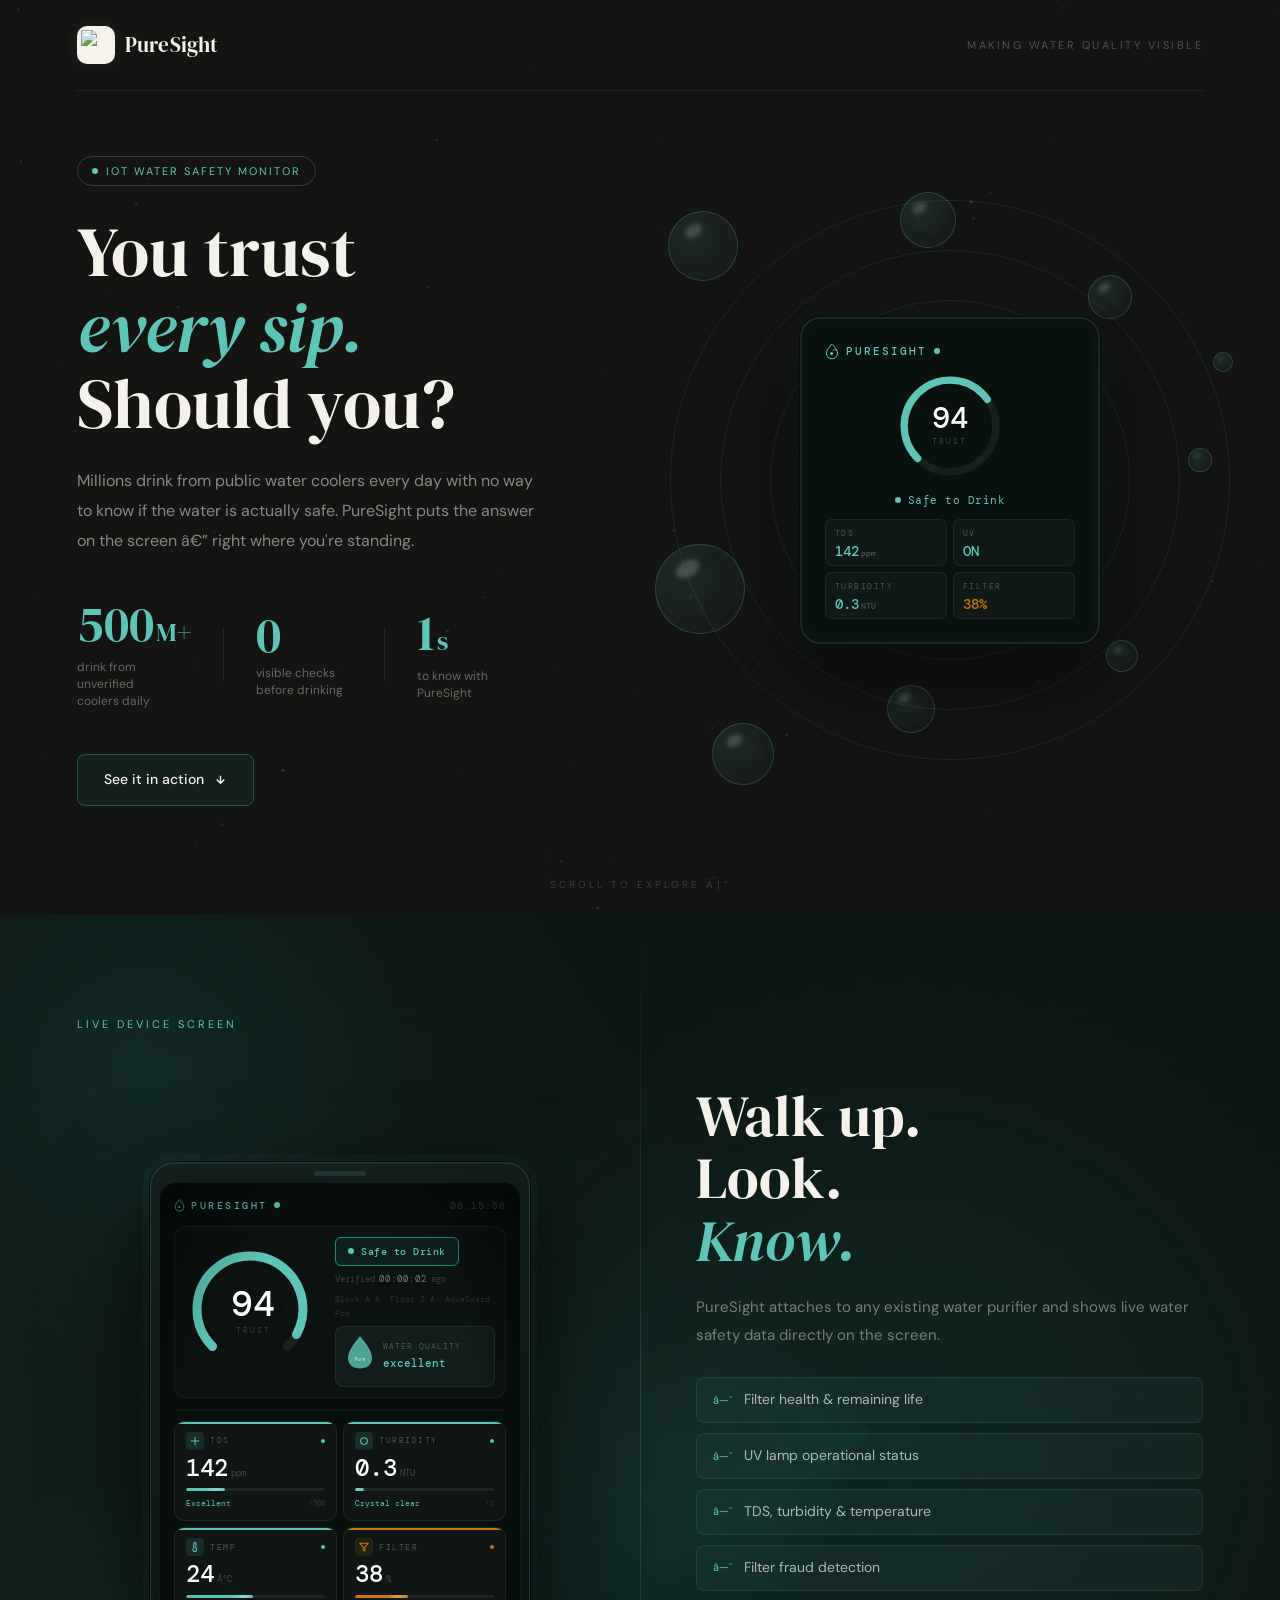
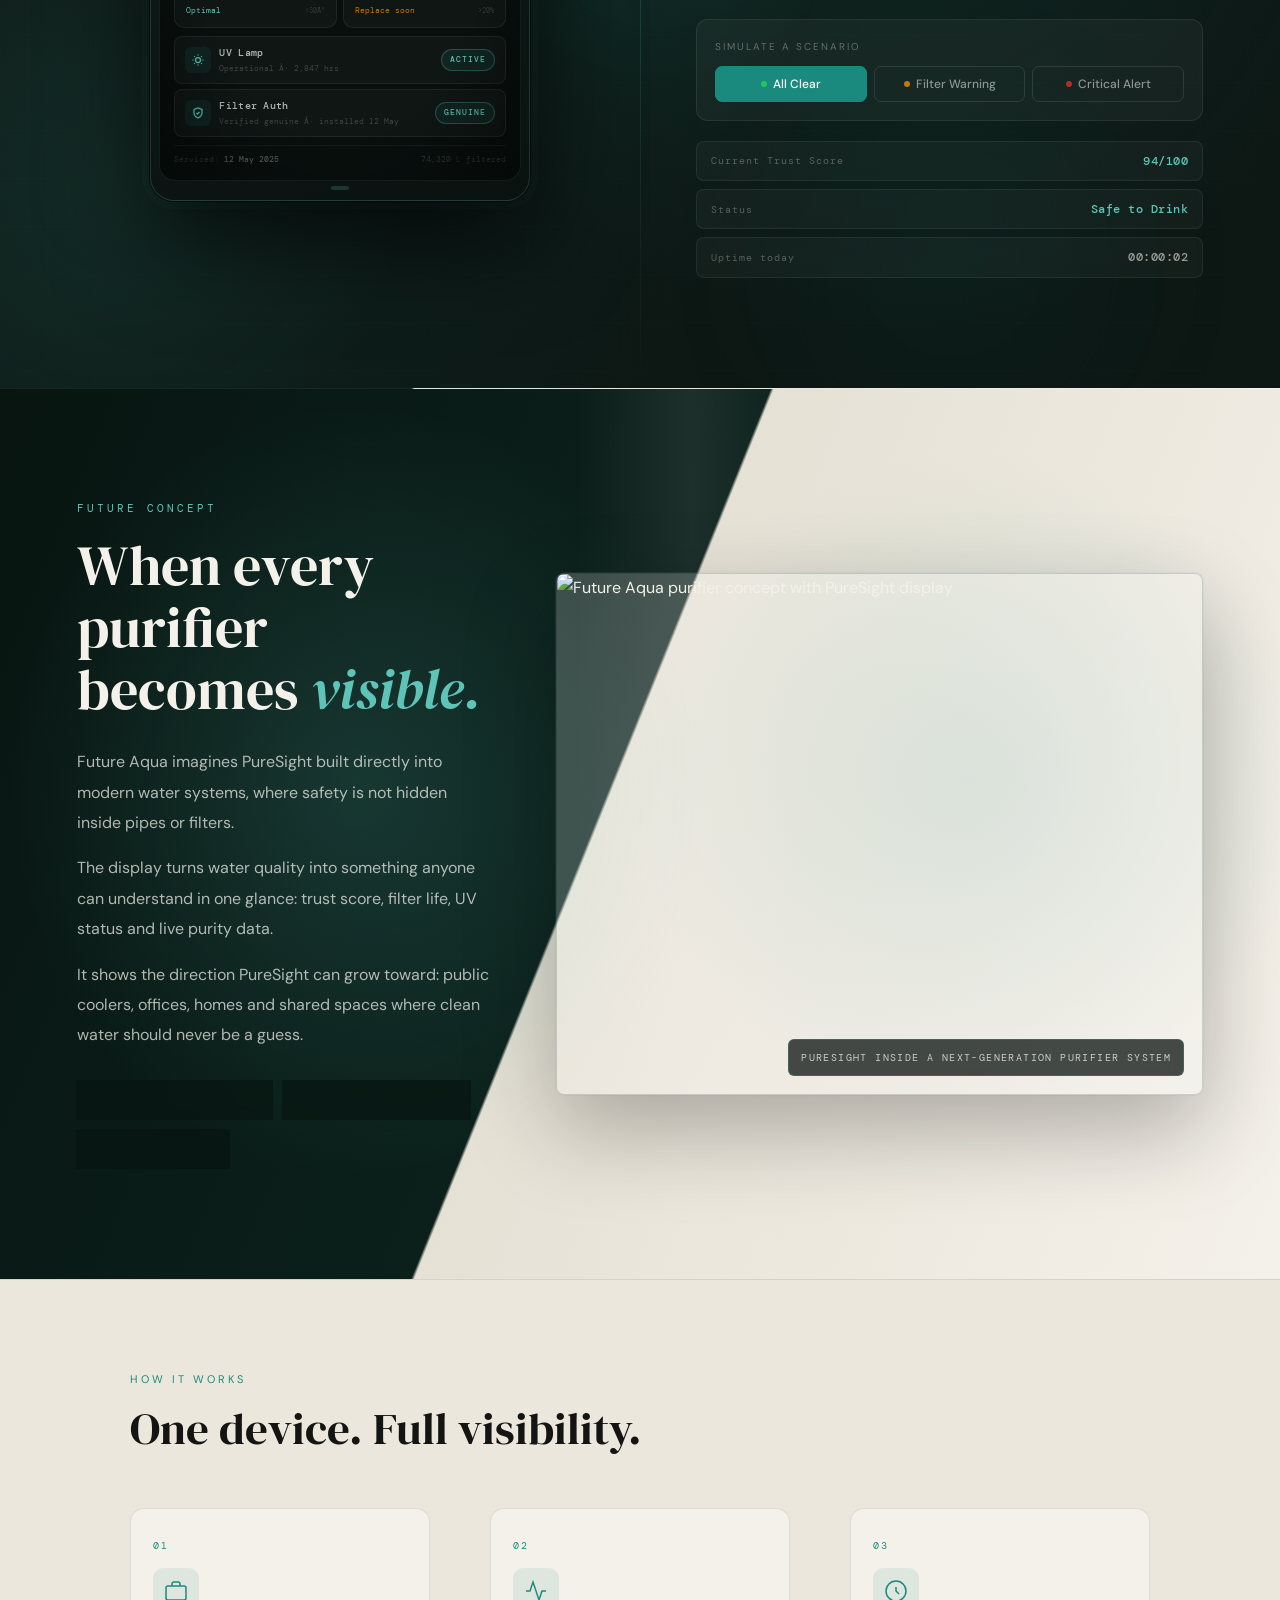
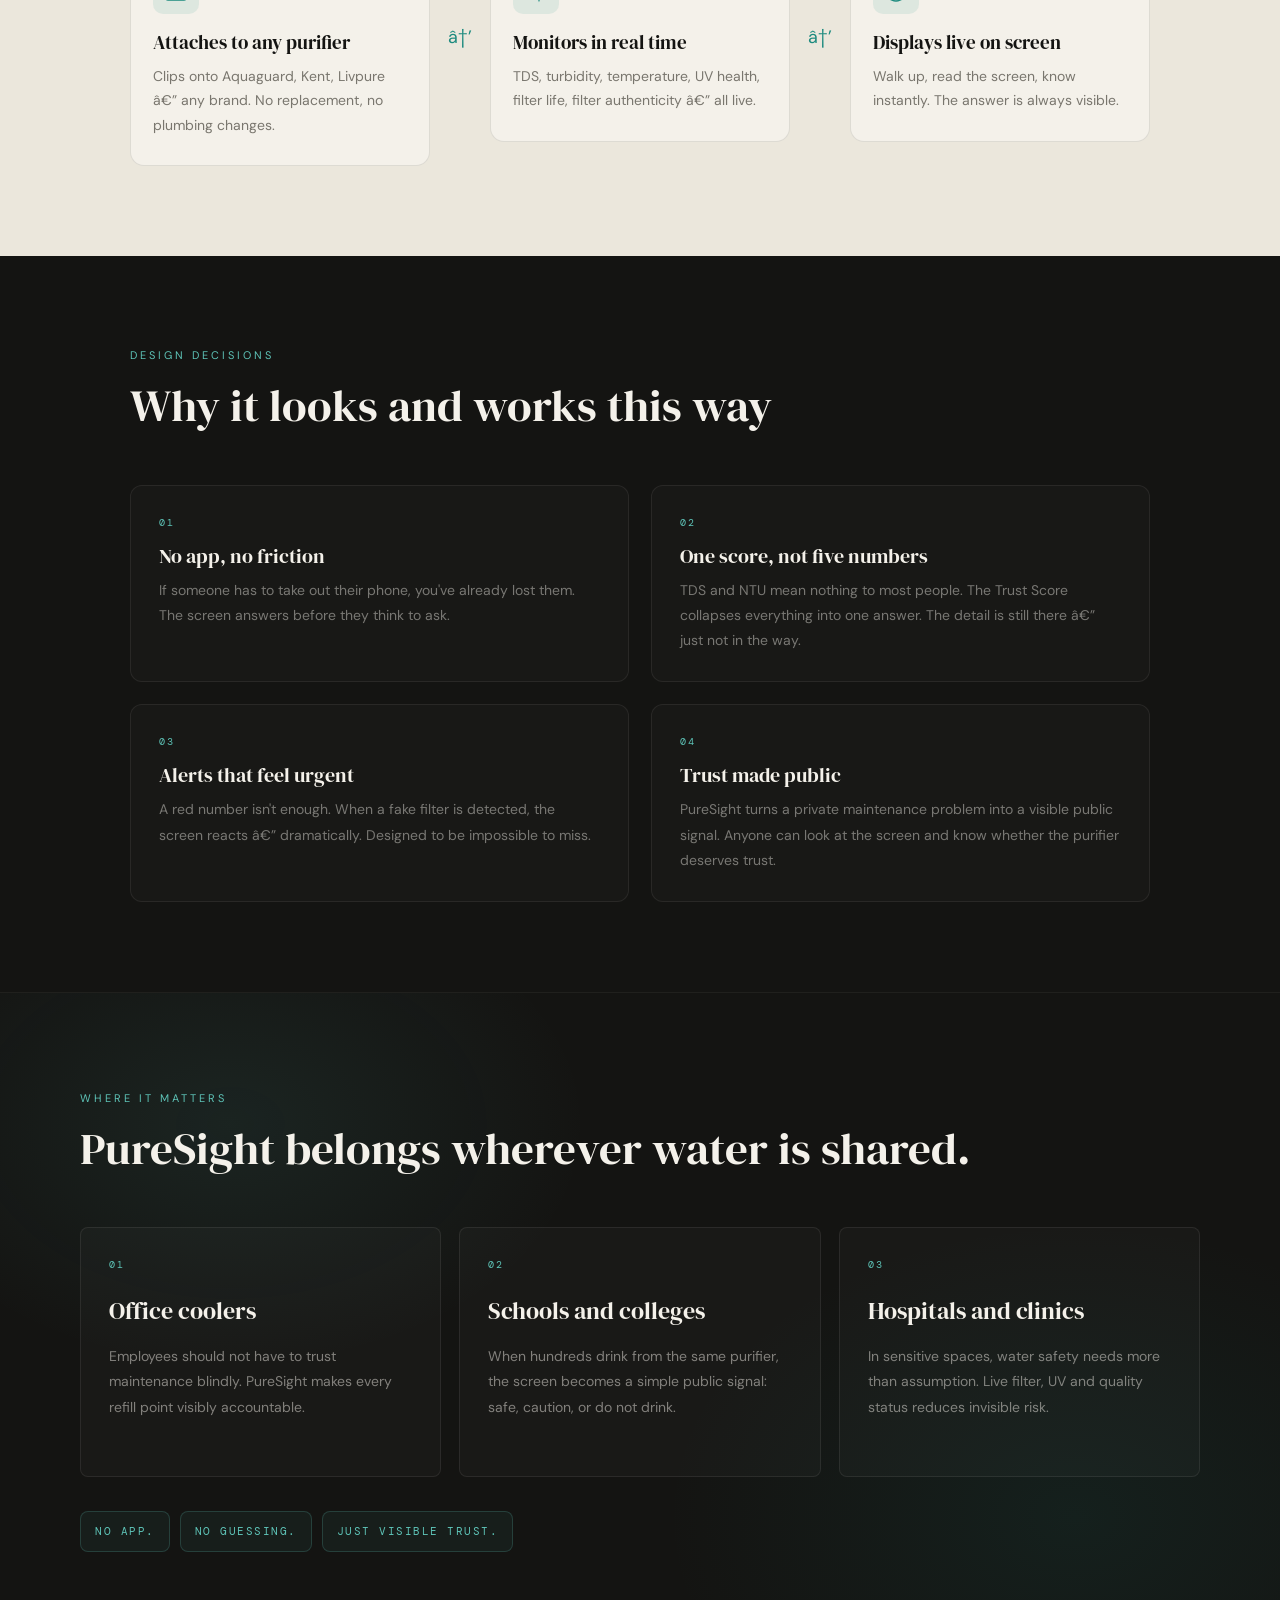
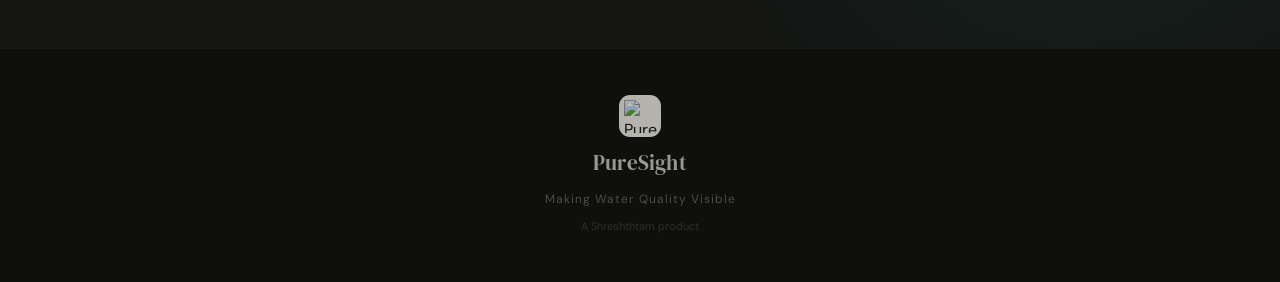
==== index.html @ 6c99eb4f "Rename puresight.html to index.html" ====
﻿<!DOCTYPE html>
<html lang="en">
<head>
  <meta charset="UTF-8"/>
  <meta name="viewport" content="width=device-width, initial-scale=1.0"/>
  <title>PureSight â€” Making Water Quality Visible</title>
  <link rel="stylesheet" href="puresight.css"/>
  <link rel="preconnect" href="https://fonts.googleapis.com"/>
  <link rel="preconnect" href="https://fonts.gstatic.com" crossorigin/>
  <link href="https://fonts.googleapis.com/css2?family=DM+Serif+Display:ital@0;1&family=DM+Sans:opsz,wght@9..40,300;9..40,400;9..40,500;9..40,600&family=DM+Mono:wght@400;500&display=swap" rel="stylesheet"/>
</head>
<body>
<div class="scroll-bar" id="scrollBar"></div>

<!-- â•â•â•â•â•â•â•â•â•â• HERO â•â•â•â•â•â•â•â•â•â• -->
<section class="hero" id="hero">
  <canvas id="heroCanvas" class="hero-canvas"></canvas>

  <nav class="nav">
    <div class="nav-logo">
      <span class="brand-mark">
    <img src="logo.jpeg" alt="PureSight logo">
  </span>
      <span class="nav-word">PureSight</span>
    </div>
    <span class="nav-tag">Making Water Quality Visible</span>
  </nav>

  <div class="hero-stage">

    <!-- headline block -->
    <div class="hero-text">
      <div class="hero-pill" id="hPill">
        <span class="pill-dot"></span>IoT Water Safety Monitor
      </div>
      <h1 class="hero-h1">
        <span class="hl" id="hl0">You trust</span>
        <span class="hl accent" id="hl1">every sip.</span>
        <span class="hl" id="hl2">Should you?</span>
      </h1>
      <p class="hero-p" id="hP">
        Millions drink from public water coolers every day with no way to know if the water is actually safe.
        PureSight puts the answer on the screen â€” right where you're standing.
      </p>

      <div class="hero-stats" id="hStats">
        <div class="hs-item">
          <div class="hs-top"><span class="hs-num" data-to="500">0</span><span class="hs-sup">M+</span></div>
          <span class="hs-desc">drink from unverified coolers daily</span>
        </div>
        <div class="hs-sep"></div>
        <div class="hs-item">
          <div class="hs-top"><span class="hs-num" data-to="0">0</span><span class="hs-sup"></span></div>
          <span class="hs-desc">visible checks before drinking</span>
        </div>
        <div class="hs-sep"></div>
        <div class="hs-item">
          <div class="hs-top"><span class="hs-num" data-to="1">0</span><span class="hs-sup">s</span></div>
          <span class="hs-desc">to know with PureSight</span>
        </div>
      </div>

      <a class="hero-cta" href="#device" id="hCta">
        See it in action
        <svg width="13" height="13" viewBox="0 0 24 24" fill="none" stroke="currentColor" stroke-width="2.5"><path d="M12 5v14M5 12l7 7 7-7"/></svg>
      </a>
    </div>

    <!-- hero visual â€” device with bubble field -->
    <div class="hero-visual" id="hVisual">

      <!-- floating bubbles around the device -->
      <div class="hv-bubbles">
        <div class="hv-bubble b1"></div>
        <div class="hv-bubble b2"></div>
        <div class="hv-bubble b3"></div>
        <div class="hv-bubble b4"></div>
        <div class="hv-bubble b5"></div>
        <div class="hv-bubble b6"></div>
        <div class="hv-bubble b7"></div>
        <div class="hv-bubble b8"></div>
        <div class="hv-bubble b9"></div>
        <div class="hv-bubble b10"></div>
      </div>

      <div class="hv-glow"></div>

      <div class="hv-device">
        <div class="hv-screen">
          <div class="hv-top">
            <svg width="14" height="17" viewBox="0 0 100 120" fill="none">
              <path d="M50 6C50 6 10 46 10 72C10 96 28 112 50 112C72 112 90 96 90 72C90 46 50 6 50 6Z" stroke="#5EC4B8" stroke-width="7" fill="none"/>
              <circle cx="47" cy="74" r="11" fill="#5EC4B8"/>
              <path d="M56 52C65 43 75 43 84 52" stroke="#5EC4B8" stroke-width="6" stroke-linecap="round" fill="none"/>
            </svg>
            <span class="hv-brand">PureSight</span>
            <span class="hv-dot"></span>
          </div>
          <div class="hv-score-wrap">
            <svg class="hv-arc" viewBox="0 0 120 120">
              <circle cx="60" cy="60" r="50" fill="none" stroke="rgba(255,255,255,0.06)" stroke-width="8"/>
              <circle cx="60" cy="60" r="50" fill="none" stroke="#5EC4B8" stroke-width="8"
                stroke-dasharray="235" stroke-dashoffset="56" stroke-linecap="round"
                transform="rotate(-225 60 60)" class="hv-arc-fill"/>
            </svg>
            <div class="hv-score-center">
              <span class="hv-num">94</span>
              <span class="hv-lbl">TRUST</span>
            </div>
          </div>
          <div class="hv-status"><span class="hv-pulse"></span>Safe to Drink</div>
          <div class="hv-mini-grid">
            <div class="hv-mini"><span class="hv-mk">TDS</span><span class="hv-mv">142<em>ppm</em></span></div>
            <div class="hv-mini"><span class="hv-mk">UV</span><span class="hv-mv good">ON</span></div>
            <div class="hv-mini"><span class="hv-mk">Turbidity</span><span class="hv-mv">0.3<em>NTU</em></span></div>
            <div class="hv-mini"><span class="hv-mk">Filter</span><span class="hv-mv warn">38%</span></div>
          </div>
        </div>
      </div>

      <div class="hv-ring hv-r1"></div>
      <div class="hv-ring hv-r2"></div>
      <div class="hv-ring hv-r3"></div>
    </div>

  </div>

  <div class="hero-scroll">scroll to explore â†“</div>
</section>

<!-- â•â•â•â•â•â•â•â•â•â• DEVICE DEMO â•â•â•â•â•â•â•â•â•â• -->
<section class="dev-sec" id="device">
  <div class="dev-bg">
    <div class="dev-blob db1"></div>
    <div class="dev-blob db2"></div>
    <div class="dev-blob db3"></div>
    <canvas class="dev-grid-canvas" id="devGridCanvas"></canvas>
  </div>

  <div class="dev-inner">
    <div class="dev-eyebrow reveal">Live Device Screen</div>
    <div class="dev-wrap">

      <!-- LEFT â€” device (moved here for visual split) -->
      <div class="dev-right reveal">
        <div class="device-glow" id="deviceGlow"></div>
        <div class="device-frame">
          <div class="device-notch"></div>
          <div class="screen" id="screen">
            <div class="scanline"></div>
            <div class="screen-vignette"></div>

            <div class="sc-topbar">
              <div class="sc-brand">
                <svg width="11" height="13" viewBox="0 0 100 120" fill="none">
                  <path d="M50 6C50 6 10 46 10 72C10 96 28 112 50 112C72 112 90 96 90 72C90 46 50 6 50 6Z" stroke="#5EC4B8" stroke-width="8" fill="none"/>
                  <circle cx="47" cy="74" r="10" fill="#5EC4B8"/>
                </svg>
                <span class="sc-name">PureSight</span>
                <span class="sc-alive" id="scAlive"></span>
              </div>
              <span class="sc-clock" id="scClock">--:--:--</span>
            </div>

            <div class="score-hero">
              <div class="gauge-outer">
                <canvas id="gaugeCanvas" width="136" height="136"></canvas>
                <div class="gauge-inner">
                  <span class="g-num" id="gNum">94</span>
                  <span class="g-sub">TRUST</span>
                </div>
              </div>

              <div class="score-info">
                <div class="trust-badge" id="trustBadge">
                  <span class="tb-dot" id="tbDot"></span>
                  <span class="tb-lbl" id="tbLbl">Safe to Drink</span>
                </div>
                <div class="score-meta-row">
                  <span class="score-meta-lbl">Verified</span>
                  <span class="trust-timer" id="trustTimer">00:00:00</span>
                  <span class="score-meta-lbl">ago</span>
                </div>
                
                <div class="score-loc">Block A Â· Floor 2 Â· AquaGuard Pro</div>

                <div class="wq-drop">
                  <div class="wq-drop-icon">
                    <svg viewBox="0 0 36 48" fill="none" width="28" height="36">
                      <path id="dropPath" d="M18 3C18 3 2 20 2 32C2 41 9 46 18 46C27 46 34 41 34 32C34 20 18 3 18 3Z"/>
                      <text x="18" y="36" text-anchor="middle" id="dropLabel" style="font-family:monospace;font-size:6px;fill:rgba(255,255,255,0.9);font-weight:500">Pure</text>
                    </svg>
                  </div>
                  <div class="wq-info">
                    <span class="wq-title">Water Quality</span>
                    <span class="wq-val" id="dropCaption">Excellent</span>
                  </div>
                </div>
              </div>
            </div>

            <div class="sc-rule"></div>

            <div class="metric-grid">
              <div class="mgc" id="mgTDS">
                <div class="mgc-top">
                  <div class="mgc-icon-wrap" id="iconTDS">
                    <svg width="10" height="10" viewBox="0 0 24 24" fill="none" stroke="currentColor" stroke-width="2.5"><path d="M12 2v20M2 12h20"/></svg>
                  </div>
                  <span class="mgc-name">TDS</span>
                  <span class="mgc-dot" id="dotTDS"></span>
                </div>
                <div class="mgc-body">
                  <span class="mgc-val" id="valTDS">142</span>
                  <span class="mgc-unit">ppm</span>
                </div>
                <div class="mgc-track"><div class="mgc-fill" id="fillTDS"></div></div>
                <div class="mgc-foot">
                  <span class="mgc-note" id="noteTDS">Excellent</span>
                  <span class="mgc-safe">&lt;300</span>
                </div>
              </div>

              <div class="mgc" id="mgTurb">
                <div class="mgc-top">
                  <div class="mgc-icon-wrap" id="iconTurb">
                    <svg width="10" height="10" viewBox="0 0 24 24" fill="none" stroke="currentColor" stroke-width="2.5"><circle cx="12" cy="12" r="8"/></svg>
                  </div>
                  <span class="mgc-name">Turbidity</span>
                  <span class="mgc-dot" id="dotTurb"></span>
                </div>
                <div class="mgc-body">
                  <span class="mgc-val" id="valTurb">0.3</span>
                  <span class="mgc-unit">NTU</span>
                </div>
                <div class="mgc-track"><div class="mgc-fill" id="fillTurb"></div></div>
                <div class="mgc-foot">
                  <span class="mgc-note" id="noteTurb">Crystal clear</span>
                  <span class="mgc-safe">&lt;1</span>
                </div>
              </div>

              <div class="mgc" id="mgTemp">
                <div class="mgc-top">
                  <div class="mgc-icon-wrap" id="iconTemp">
                    <svg width="10" height="10" viewBox="0 0 24 24" fill="none" stroke="currentColor" stroke-width="2.5"><path d="M14 14.76V3.5a2.5 2.5 0 0 0-5 0v11.26a4.5 4.5 0 1 0 5 0z"/></svg>
                  </div>
                  <span class="mgc-name">Temp</span>
                  <span class="mgc-dot" id="dotTemp"></span>
                </div>
                <div class="mgc-body">
                  <span class="mgc-val" id="valTemp">24</span>
                  <span class="mgc-unit">Â°C</span>
                </div>
                <div class="mgc-track"><div class="mgc-fill" id="fillTemp"></div></div>
                <div class="mgc-foot">
                  <span class="mgc-note" id="noteTemp">Optimal</span>
                  <span class="mgc-safe">&lt;30Â°</span>
                </div>
              </div>

              <div class="mgc" id="mgFilter">
                <div class="mgc-top">
                  <div class="mgc-icon-wrap" id="iconFilter">
                    <svg width="10" height="10" viewBox="0 0 24 24" fill="none" stroke="currentColor" stroke-width="2.5"><polygon points="22 3 2 3 10 12.46 10 19 14 21 14 12.46 22 3"/></svg>
                  </div>
                  <span class="mgc-name">Filter</span>
                  <span class="mgc-dot" id="dotFilter"></span>
                </div>
                <div class="mgc-body">
                  <span class="mgc-val" id="valFilter">38</span>
                  <span class="mgc-unit">%</span>
                </div>
                <div class="mgc-track"><div class="mgc-fill" id="fillFilter"></div></div>
                <div class="mgc-foot">
                  <span class="mgc-note" id="noteFilter">Replace soon</span>
                  <span class="mgc-safe">&gt;20%</span>
                </div>
              </div>
            </div>

            <div class="status-list">
              <div class="sl-item" id="slUV">
                <div class="sl-icon" id="slUVIcon">
                  <svg width="12" height="12" viewBox="0 0 24 24" fill="none" stroke="currentColor" stroke-width="2.5"><circle cx="12" cy="12" r="5"/><line x1="12" y1="1" x2="12" y2="3"/><line x1="12" y1="21" x2="12" y2="23"/><line x1="4.22" y1="4.22" x2="5.64" y2="5.64"/><line x1="18.36" y1="18.36" x2="19.78" y2="19.78"/><line x1="1" y1="12" x2="3" y2="12"/><line x1="21" y1="12" x2="23" y2="12"/><line x1="4.22" y1="19.78" x2="5.64" y2="18.36"/><line x1="18.36" y1="5.64" x2="19.78" y2="4.22"/></svg>
                </div>
                <div class="sl-info">
                  <span class="sl-name">UV Lamp</span>
                  <span class="sl-sub" id="uvSub">Operational Â· 2,847 hrs</span>
                </div>
                <span class="sl-pill" id="uvPill">Active</span>
              </div>

              <div class="sl-item" id="slFraud">
                <div class="sl-icon" id="slFraudIcon">
                  <svg width="12" height="12" viewBox="0 0 24 24" fill="none" stroke="currentColor" stroke-width="2.5"><path d="M12 22s8-4 8-10V5l-8-3-8 3v7c0 6 8 10 8 10z"/><polyline points="9 12 11 14 15 10"/></svg>
                </div>
                <div class="sl-info">
                  <span class="sl-name">Filter Auth</span>
                  <span class="sl-sub" id="fraudSub">Verified genuine Â· 12 May</span>
                </div>
                <span class="sl-pill" id="fraudPill">Genuine</span>
              </div>
            </div>

            <div class="sc-bottom">
              <span class="sc-bl">Serviced: <strong>12 May 2025</strong></span>
              <span class="sc-br" id="scLiters">74,320 L filtered</span>
            </div>

            <div class="fraud-flash" id="fraudFlash"></div>
          </div>
          <div class="device-chin"><div class="chin-bar"></div></div>
        </div>
      </div>

      <!-- RIGHT â€” controls -->
      <div class="dev-left">
        <h2 class="dev-h2 reveal">
          Walk up.<br>Look.<br><em>Know.</em>
        </h2>

        <p class="dev-p reveal">
          PureSight attaches to any existing water purifier and shows live water safety data directly on the screen.
        </p>

        <div class="feat-pills reveal">
          <div class="fp"><span class="fp-ico">â—ˆ</span>Filter health &amp; remaining life</div>
          <div class="fp"><span class="fp-ico">â—ˆ</span>UV lamp operational status</div>
          <div class="fp"><span class="fp-ico">â—ˆ</span>TDS, turbidity &amp; temperature</div>
          <div class="fp"><span class="fp-ico">â—ˆ</span>Filter fraud detection</div>
        </div>

        <div class="ctrl reveal">
          <p class="ctrl-lbl">Simulate a scenario</p>
          <div class="sc-btns">
            <button class="sc active" data-s="safe"><span class="sc-dot sd-safe"></span>All Clear</button>
            <button class="sc" data-s="warn"><span class="sc-dot sd-warn"></span>Filter Warning</button>
            <button class="sc" data-s="crit"><span class="sc-dot sd-crit"></span>Critical Alert</button>
          </div>
        </div>

        <div class="live-strips reveal" id="liveStrips">
          <div class="ls-strip">
            <span class="ls-label">Current Trust Score</span>
            <span class="ls-value teal" id="stripScore">94/100</span>
          </div>
          <div class="ls-strip">
            <span class="ls-label">Status</span>
            <span class="ls-value teal" id="stripStatus">Safe to Drink</span>
          </div>
          <div class="ls-strip">
            <span class="ls-label">Uptime today</span>
            <span class="ls-value" id="stripTime">00:00:00</span>
          </div>
        </div>
      </div>

    </div>
  </div>
</section>


<!-- â•â•â•â•â•â•â•â•â•â• FUTURE AQUA CONCEPT â•â•â•â•â•â•â•â•â•â• -->
<section class="future-concept-sec" id="future">
  <div class="future-concept-inner">
    <div class="concept-copy reveal">
      <p class="concept-eyebrow">Future concept</p>
      <h2 class="concept-h2">
        When every purifier becomes <em>visible.</em>
      </h2>
      <p class="concept-p">
        Future Aqua imagines PureSight built directly into modern water systems, where safety is not hidden inside pipes or filters.
      </p>
      <p class="concept-p">
        The display turns water quality into something anyone can understand in one glance: trust score, filter life, UV status and live purity data.
      </p>
      <p class="concept-p">
        It shows the direction PureSight can grow toward: public coolers, offices, homes and shared spaces where clean water should never be a guess.
      </p>

      <div class="concept-points">
        <span>Real-time safety screen</span>
        <span>Filter fraud awareness</span>
        <span>No app dependency</span>
      </div>
    </div>

    <div class="concept-visual reveal">
      <img src="future_aqua.png" alt="Future Aqua purifier concept with PureSight display" class="concept-img"/>
      <div class="concept-caption">
        <span>PureSight inside a next-generation purifier system</span>
      </div>
    </div>
  </div>
</section>

<!-- â•â•â•â•â•â•â•â•â•â• HOW IT WORKS â•â•â•â•â•â•â•â•â•â• -->
<section class="how-sec" id="how">
  <div class="how-inner">
    <p class="eyebrow reveal">How it works</p>
    <h2 class="sec-h2 reveal">One device. Full visibility.</h2>
    <div class="steps">
      <div class="step reveal">
        <span class="step-n">01</span>
        <div class="step-ico">
          <svg width="24" height="24" viewBox="0 0 24 24" fill="none" stroke="currentColor" stroke-width="1.5"><rect x="2" y="7" width="20" height="14" rx="2"/><path d="M16 7V5a2 2 0 0 0-2-2h-4a2 2 0 0 0-2 2v2"/></svg>
        </div>
        <h3>Attaches to any purifier</h3>
        <p>Clips onto Aquaguard, Kent, Livpure â€” any brand. No replacement, no plumbing changes.</p>
      </div>
      <div class="step-arr reveal">â†’</div>
      <div class="step reveal">
        <span class="step-n">02</span>
        <div class="step-ico">
          <svg width="24" height="24" viewBox="0 0 24 24" fill="none" stroke="currentColor" stroke-width="1.5"><path d="M22 12h-4l-3 9L9 3l-3 9H2"/></svg>
        </div>
        <h3>Monitors in real time</h3>
        <p>TDS, turbidity, temperature, UV health, filter life, filter authenticity â€” all live.</p>
      </div>
      <div class="step-arr reveal">â†’</div>
      <div class="step reveal">
        <span class="step-n">03</span>
        <div class="step-ico">
          <svg width="24" height="24" viewBox="0 0 24 24" fill="none" stroke="currentColor" stroke-width="1.5"><circle cx="12" cy="12" r="10"/><path d="M12 8v4l3 3"/></svg>
        </div>
        <h3>Displays live on screen</h3>
        <p>Walk up, read the screen, know instantly. The answer is always visible.</p>
      </div>
    </div>
  </div>
</section>

<!-- â•â•â•â•â•â•â•â•â•â• THINKING â•â•â•â•â•â•â•â•â•â• -->
<section class="think-sec" id="thinking">
  <div class="think-inner">
    <p class="eyebrow light reveal">Design decisions</p>
    <h2 class="sec-h2 light reveal">Why it looks and works this way</h2>
    <div class="think-grid">
      <div class="tc reveal"><span class="tc-n">01</span><h3>No app, no friction</h3><p>If someone has to take out their phone, you've already lost them. The screen answers before they think to ask.</p></div>
      <div class="tc reveal"><span class="tc-n">02</span><h3>One score, not five numbers</h3><p>TDS and NTU mean nothing to most people. The Trust Score collapses everything into one answer. The detail is still there â€” just not in the way.</p></div>
      <div class="tc reveal"><span class="tc-n">03</span><h3>Alerts that feel urgent</h3><p>A red number isn't enough. When a fake filter is detected, the screen reacts â€” dramatically. Designed to be impossible to miss.</p></div>
      <div class="tc reveal"><span class="tc-n">04</span><h3>Trust made public</h3><p>PureSight turns a private maintenance problem into a visible public signal. Anyone can look at the screen and know whether the purifier deserves trust.</p></div>
    </div>
  </div>
</section>

<!-- â•â•â•â•â•â•â•â•â•â• USE CASES â•â•â•â•â•â•â•â•â•â• -->
<section class="places-sec" id="places">
  <div class="places-inner">
    <p class="eyebrow light reveal">Where it matters</p>
    <h2 class="sec-h2 light reveal">PureSight belongs wherever water is shared.</h2>

    <div class="places-grid">
      <div class="place-card reveal">
        <span class="place-n">01</span>
        <h3>Office coolers</h3>
        <p>Employees should not have to trust maintenance blindly. PureSight makes every refill point visibly accountable.</p>
      </div>

      <div class="place-card reveal">
        <span class="place-n">02</span>
        <h3>Schools and colleges</h3>
        <p>When hundreds drink from the same purifier, the screen becomes a simple public signal: safe, caution, or do not drink.</p>
      </div>

      <div class="place-card reveal">
        <span class="place-n">03</span>
        <h3>Hospitals and clinics</h3>
        <p>In sensitive spaces, water safety needs more than assumption. Live filter, UV and quality status reduces invisible risk.</p>
      </div>
    </div>

    <div class="places-line reveal">
      <span>No app.</span>
      <span>No guessing.</span>
      <span>Just visible trust.</span>
    </div>
  </div>
</section>

<footer class="footer">
  <span class="footer-mark">
    <img src="logo.jpeg" alt="PureSight logo">
  </span>
  <span class="footer-brand">PureSight</span>
  <p class="footer-tag">Making Water Quality Visible</p>
  <p class="footer-co">A Shreshthtam product</p>
</footer>

<script src="puresight.js"></script>
</body>
</html>
---- puresight.css ----
﻿/* ============================================
   PureSight Â· puresight.css
   Theme: Off-white / Deep Charcoal / Teal
   ============================================ */

:root {
  --bg:       #F4F1EA;
  --bg2:      #EBE7DC;
  --bg3:      #E1DDD1;
  --ink:      #141412;
  --ink2:     #252522;
  --ink3:     #3A3A36;
  --teal:     #1B8A7E;
  --teal2:    #26A496;
  --teal3:    #5EC4B8;
  --tf:       rgba(27,138,126,0.1);
  --tf2:      rgba(27,138,126,0.06);
  --warn:     #C5780C;
  --warnf:    rgba(197,120,12,0.12);
  --danger:   #B02D24;
  --dangerf:  rgba(176,45,36,0.12);
  --muted:    #79766E;
  --edge:     rgba(20,20,18,0.1);
  --serif:    'DM Serif Display', Georgia, serif;
  --sans:     'DM Sans', sans-serif;
  --mono:     'DM Mono', monospace;
}

*, *::before, *::after { box-sizing: border-box; margin: 0; padding: 0; }
html { scroll-behavior: smooth; font-size: 16px; }




body {
  font-family: var(--sans);
  background: var(--bg);
  color: var(--ink);
  overflow-x: hidden;
  line-height: 1.7;
}
::-webkit-scrollbar { width: 4px; }
::-webkit-scrollbar-track { background: transparent; }
::-webkit-scrollbar-thumb { background: var(--teal); border-radius: 2px; }

/* â”€â”€ cursor â”€â”€ */

.scroll-bar {
  position: fixed; top: 0; left: 0;
  height: 2px; background: var(--teal);
  z-index: 9997; width: 0;
  transition: width .1s linear;
}

.reveal {
  opacity: 0;
  transform: translateY(30px);
  transition: opacity .7s ease, transform .7s ease;
}
.reveal.visible { opacity: 1; transform: none; }
.reveal.d1 { transition-delay: .1s; }
.reveal.d2 { transition-delay: .2s; }
.reveal.d3 { transition-delay: .3s; }
.reveal.d4 { transition-delay: .4s; }

/* â•â•â•â•â•â•â•â•â•â•â•â•â•â•â•â•â•â•â•â•â•â•â•â•
   HERO
â•â•â•â•â•â•â•â•â•â•â•â•â•â•â•â•â•â•â•â•â•â•â•â• */
.hero {
  min-height: 100vh;
  background: var(--ink);
  color: var(--bg);
  display: flex;
  flex-direction: column;
  padding: 0 6vw;
  position: relative;
  overflow: hidden;
}

.hero-canvas {
  position: absolute;
  inset: 0; width: 100%; height: 100%;
  pointer-events: none;
  opacity: 0.55;
}

.nav {
  display: flex;
  align-items: center;
  justify-content: space-between;
  padding: 26px 0;
  border-bottom: 1px solid rgba(244,241,234,0.07);
  position: relative; z-index: 2;
}
.nav-logo { display: flex; align-items: center; gap: 10px; }

.brand-mark {
  width: 38px;
  height: 38px;
  border-radius: 10px;
  background: #F5F2EC;
  display: inline-flex;
  align-items: center;
  justify-content: center;
  overflow: hidden;
  border: 1px solid rgba(244,241,234,0.18);
  box-shadow: 0 0 18px rgba(94,196,184,0.12);
  flex-shrink: 0;
}

.brand-mark img {
  width: 30px;
  height: 30px;
  object-fit: contain;
  display: block;
}

.nav-word {
  font-family: var(--serif);
  font-size: 21px;
  color: var(--bg);
  letter-spacing: 0.2px;
}
.nav-tag {
  font-size: 11px;
  letter-spacing: 2.5px;
  text-transform: uppercase;
  color: rgba(244,241,234,0.28);
}

.hero-stage {
  flex: 1;
  display: grid;
  grid-template-columns: 55% 45%;
  align-items: center;
  gap: 0;
  padding: 64px 0 52px;
  position: relative; z-index: 2;
}

.hero-text { padding-right: 48px; }

.hero-pill {
  display: inline-flex;
  align-items: center; gap: 8px;
  font-size: 11px; letter-spacing: 2px;
  text-transform: uppercase;
  color: var(--teal3);
  border: 1px solid rgba(94,196,184,0.28);
  padding: 5px 14px;
  border-radius: 20px;
  margin-bottom: 28px;
  width: fit-content;
  animation: pillShimmer 3s ease-in-out infinite;
}
@keyframes pillShimmer {
  0%,100% { box-shadow: 0 0 0 rgba(94,196,184,0); }
  50%      { box-shadow: 0 0 18px rgba(94,196,184,0.18); }
}
.pill-dot {
  width: 6px; height: 6px;
  border-radius: 50%;
  background: var(--teal3);
  animation: blink 2s ease-in-out infinite;
}
@keyframes blink { 0%,100%{opacity:1} 50%{opacity:0.2} }

.hero-h1 {
  font-family: var(--serif);
  font-size: clamp(44px, 5.5vw, 76px);
  font-weight: 400;
  line-height: 1.08;
  margin-bottom: 24px;
}
.hl { display: block; opacity: 0; transform: translateY(22px); }
.hl.accent { font-style: italic; color: var(--teal3); }
.hl.show { opacity: 1; transform: none; transition: opacity .65s ease, transform .65s ease; }

.hero-p {
  font-size: 16px;
  color: rgba(244,241,234,0.52);
  line-height: 1.85;
  max-width: 460px;
  margin-bottom: 44px;
  opacity: 0; transform: translateY(10px);
  transition: opacity .65s .7s, transform .65s .7s;
}
.hero-p.show { opacity: 1; transform: none; }

.hero-stats {
  display: flex; align-items: center; gap: 32px;
  margin-bottom: 44px;
  opacity: 0; transform: translateY(10px);
  transition: opacity .65s .9s, transform .65s .9s;
}
.hero-stats.show { opacity: 1; transform: none; }
.hs-item { display: flex; flex-direction: column; gap: 5px; }
.hs-top { display: flex; align-items: baseline; gap: 2px; }
.hs-num { font-family: var(--serif); font-size: 50px; line-height: 1; color: var(--teal3); }
.hs-sup { font-family: var(--serif); font-size: 26px; color: var(--teal3); }
.hs-desc { font-size: 12px; color: rgba(244,241,234,0.38); line-height: 1.4; max-width: 96px; }
.hs-sep { width: 1px; height: 52px; background: rgba(244,241,234,0.1); }

.hero-cta {
  display: inline-flex; align-items: center; gap: 10px;
  text-decoration: none; color: var(--bg);
  font-size: 14px; font-weight: 500;
  padding: 13px 26px;
  border: 1px solid rgba(27,138,126,0.5);
  border-radius: 8px; background: var(--tf);
  width: fit-content;
  opacity: 0; animation: fadeUp .7s 1.1s forwards;
  transition: background .2s, border-color .2s, transform .15s;
}
.hero-cta:hover { background: rgba(27,138,126,0.2); border-color: var(--teal); transform: translateY(-2px); }
.hero-cta svg { transition: transform .2s; }
.hero-cta:hover svg { transform: translateY(3px); }
@keyframes fadeUp { from{opacity:0;transform:translateY(10px)} to{opacity:1;transform:none} }

/* â”€â”€â”€ hero visual with bubble field â”€â”€â”€ */
.hero-visual {
  position: relative;
  display: flex; align-items: center; justify-content: center;
  opacity: 0; animation: fadeIn 1s .4s forwards;
  min-height: 520px;
}
@keyframes fadeIn { from{opacity:0} to{opacity:1} }

/* bubble field container */
.hv-bubbles {
  position: absolute;
  inset: -60px;
  pointer-events: none;
  overflow: visible;
}

/* individual bubbles */
.hv-bubble {
  position: absolute;
  border-radius: 50%;
  border: 1px solid rgba(94,196,184,0.25);
  background: radial-gradient(circle at 35% 35%, rgba(94,196,184,0.12), rgba(94,196,184,0.02));
  backdrop-filter: blur(1px);
  animation: bubbleFloat var(--dur, 6s) ease-in-out infinite;
  animation-delay: var(--delay, 0s);
}

.hv-bubble::after {
  content: '';
  position: absolute;
  top: 18%; left: 22%;
  width: 28%; height: 18%;
  background: rgba(255,255,255,0.18);
  border-radius: 50%;
  filter: blur(2px);
  transform: rotate(-30deg);
}

@keyframes bubbleFloat {
  0%,100% { transform: translate(0,0) scale(1); opacity: var(--opa, 0.6); }
  33%      { transform: translate(var(--mx,8px), var(--my,-12px)) scale(1.04); opacity: calc(var(--opa, 0.6) * 1.3); }
  66%      { transform: translate(calc(var(--mx,8px) * -0.5), var(--my2,6px)) scale(0.97); opacity: calc(var(--opa, 0.6) * 0.8); }
}

/* b1â€“b8 positions & sizes */
.hv-bubble.b1  { width:70px;  height:70px;  top:8%;   left:5%;  --dur:7.2s; --delay:0s;    --mx:10px;  --my:-14px; --my2:8px;  --opa:0.55; }
.hv-bubble.b2  { width:44px;  height:44px;  top:18%;  left:72%; --dur:5.8s; --delay:.8s;   --mx:-8px;  --my:-10px; --my2:5px;  --opa:0.45; }
.hv-bubble.b3  { width:90px;  height:90px;  top:60%;  left:3%;  --dur:9s;   --delay:1.4s;  --mx:12px;  --my:10px;  --my2:-8px; --opa:0.35; }
.hv-bubble.b4  { width:32px;  height:32px;  top:75%;  left:75%; --dur:4.9s; --delay:.3s;   --mx:-6px;  --my:-8px;  --my2:4px;  --opa:0.5;  }
.hv-bubble.b5  { width:56px;  height:56px;  top:5%;   left:42%; --dur:8.1s; --delay:2s;    --mx:7px;   --my:-16px; --my2:9px;  --opa:0.4;  }
.hv-bubble.b6  { width:24px;  height:24px;  top:45%;  left:88%; --dur:6.3s; --delay:.6s;   --mx:-5px;  --my:7px;   --my2:-5px; --opa:0.6;  }
.hv-bubble.b7  { width:48px;  height:48px;  top:82%;  left:40%; --dur:7.7s; --delay:1.1s;  --mx:9px;   --my:-9px;  --my2:6px;  --opa:0.38; }
.hv-bubble.b8  { width:20px;  height:20px;  top:30%;  left:92%; --dur:5.2s; --delay:2.4s;  --mx:-4px;  --my:5px;   --my2:-3px; --opa:0.55; }
.hv-bubble.b9  { width:62px;  height:62px;  top:88%;  left:12%; --dur:10s;  --delay:.2s;   --mx:6px;   --my:10px;  --my2:-6px; --opa:0.28; }
.hv-bubble.b10 { width:28px;  height:28px;  top:55%;  left:62%; --dur:6.6s; --delay:3s;    --mx:-7px;  --my:-8px;  --my2:4px;  --opa:0.45; }

/* teal glow orb behind device */
.hv-glow {
  position: absolute;
  width: 340px; height: 340px;
  border-radius: 50%;
  background: radial-gradient(circle, rgba(27,138,126,0.22) 0%, rgba(94,196,184,0.06) 50%, transparent 70%);
  animation: orbBreath 4s ease-in-out infinite;
  z-index: 0;
}
@keyframes orbBreath {
  0%,100% { transform: scale(1); opacity: 0.7; }
  50%      { transform: scale(1.08); opacity: 1; }
}

.hv-ring {
  position: absolute;
  border-radius: 50%;
  border: 1px solid rgba(94,196,184,0.12);
  animation: ringBreath 3.5s ease-in-out infinite;
}
.hv-r1 { width: 360px; height: 360px; animation-delay: 0s; }
.hv-r2 { width: 460px; height: 460px; animation-delay: .7s; }
.hv-r3 { width: 560px; height: 560px; animation-delay: 1.4s; }
@keyframes ringBreath {
  0%,100% { opacity: .12; transform: scale(.97); }
  50%      { opacity: .28; transform: scale(1.02); }
}

.hv-device {
  position: relative; z-index: 2;
  background: #0C1410;
  border: 2px solid #1A2E28;
  border-radius: 20px;
  padding: 7px;
  box-shadow: 0 0 0 1px #080d0b, 0 32px 80px rgba(0,0,0,0.5), 0 0 60px rgba(27,138,126,0.1);
  width: 300px;
  transition: transform .3s ease;
}
.hv-device:hover { transform: translateY(-4px) scale(1.01); }
.hv-screen {
  background: #0A1210;
  border-radius: 13px;
  padding: 16px;
  display: flex; flex-direction: column; gap: 10px;
}
.hv-top {
  display: flex; align-items: center; gap: 7px;
}
.hv-brand {
  font-family: var(--mono);
  font-size: 11px; font-weight: 500;
  color: var(--teal3);
  letter-spacing: 2px; text-transform: uppercase;
}
.hv-dot {
  width: 6px; height: 6px;
  border-radius: 50%; background: var(--teal3);
  animation: blink 2s ease-in-out infinite;
}
.hv-score-wrap {
  position: relative;
  width: 110px; height: 110px;
  margin: 0 auto;
}
.hv-arc {
  width: 110px; height: 110px;
  position: absolute; top: 0; left: 0;
}
.hv-arc-fill {
  stroke-dasharray: 220;
  stroke-dashoffset: 55;
  animation: arcPulse 3s ease-in-out infinite;
}
@keyframes arcPulse {
  0%,100% { stroke-dashoffset: 55; }
  50%      { stroke-dashoffset: 48; }
}
.hv-score-center {
  position: absolute; inset: 0;
  display: flex; flex-direction: column;
  align-items: center; justify-content: center;
}
.hv-num {
  font-family: var(--mono);
  font-size: 30px; font-weight: 500;
  color: #fff; line-height: 1;
}
.hv-lbl {
  font-family: var(--mono);
  font-size: 8px; color: rgba(255,255,255,0.22);
  letter-spacing: 2px; margin-top: 2px;
}
.hv-status {
  display: flex; align-items: center; gap: 7px; justify-content: center;
  font-family: var(--mono); font-size: 11px;
  color: var(--teal3); letter-spacing: 0.5px;
}
.hv-pulse {
  width: 6px; height: 6px;
  border-radius: 50%; background: var(--teal3);
  animation: blink 1.8s ease-in-out infinite;
}
.hv-mini-grid {
  display: grid; grid-template-columns: 1fr 1fr;
  gap: 6px;
}
.hv-mini {
  background: rgba(255,255,255,0.03);
  border: 1px solid rgba(255,255,255,0.06);
  border-radius: 7px;
  padding: 7px 9px;
  display: flex; flex-direction: column; gap: 3px;
}
.hv-mk {
  font-family: var(--mono);
  font-size: 8px; letter-spacing: 1.5px;
  text-transform: uppercase; color: rgba(255,255,255,0.25);
}
.hv-mv {
  font-family: var(--mono);
  font-size: 14px; font-weight: 500;
  color: var(--teal3); line-height: 1;
}
.hv-mv em { font-style: normal; font-size: 8px; color: rgba(255,255,255,0.25); margin-left: 2px; }
.hv-mv.warn { color: var(--warn); }

.hero-scroll {
  padding: 18px 0 22px;
  font-size: 10px; letter-spacing: 3px;
  text-transform: uppercase;
  color: rgba(244,241,234,0.18);
  text-align: center;
  animation: bob 2.5s ease-in-out infinite;
  position: relative; z-index: 2;
}
@keyframes bob {
  0%,100% { transform: translateY(0); }
  50%      { transform: translateY(6px); opacity: 0.35; }
}

/* â•â•â•â•â•â•â•â•â•â•â•â•â•â•â•â•â•â•â•â•â•â•â•â•
   DEVICE SECTION â€” split with gradient
â•â•â•â•â•â•â•â•â•â•â•â•â•â•â•â•â•â•â•â•â•â•â•â• */
.dev-sec {
  position: relative;
  background: #0D1714;
  padding: 100px 0 110px;
  overflow: hidden;
}

/* conic/radial gradient atmospheric layer */
.dev-sec::before {
  content: '';
  position: absolute;
  inset: 0;
  background:
    radial-gradient(ellipse 60% 70% at 70% 50%, rgba(27,138,126,0.13) 0%, transparent 65%),
    radial-gradient(ellipse 40% 50% at 10% 80%, rgba(94,196,184,0.07) 0%, transparent 55%),
    conic-gradient(from 200deg at 68% 48%,
      rgba(27,138,126,0.0) 0deg,
      rgba(27,138,126,0.08) 40deg,
      rgba(94,196,184,0.04) 80deg,
      rgba(27,138,126,0.0) 130deg
    );
  pointer-events: none;
  z-index: 0;
}

/* side gradient divider between left (controls) and right (device) */
.dev-sec::after {
  content: '';
  position: absolute;
  top: 0; bottom: 0;
  left: 50%;
  width: 1px;
  background: linear-gradient(to bottom,
    transparent,
    rgba(94,196,184,0.12) 25%,
    rgba(94,196,184,0.22) 50%,
    rgba(94,196,184,0.12) 75%,
    transparent
  );
  pointer-events: none;
  z-index: 1;
}

.dev-bg {
  position: absolute; inset: 0; pointer-events: none; z-index: 0;
}
.dev-blob {
  position: absolute; border-radius: 50%;
  filter: blur(80px); opacity: 0.18;
}
.db1 {
  width: 500px; height: 500px;
  background: radial-gradient(circle, #1B8A7E, transparent 70%);
  top: -100px; left: -100px;
  animation: blobDrift1 12s ease-in-out infinite;
}
.db2 {
  width: 400px; height: 400px;
  background: radial-gradient(circle, #0A4F48, transparent 70%);
  bottom: -80px; right: 10%;
  animation: blobDrift2 16s ease-in-out infinite;
}
.db3 {
  width: 300px; height: 300px;
  background: radial-gradient(circle, #5EC4B8, transparent 70%);
  top: 40%; left: 40%;
  animation: blobDrift3 10s ease-in-out infinite;
  opacity: 0.08;
}
@keyframes blobDrift1 {
  0%,100% { transform: translate(0,0) scale(1); }
  33%      { transform: translate(60px,40px) scale(1.1); }
  66%      { transform: translate(-30px,70px) scale(0.95); }
}
@keyframes blobDrift2 {
  0%,100% { transform: translate(0,0) scale(1); }
  50%      { transform: translate(-50px,-60px) scale(1.15); }
}
@keyframes blobDrift3 {
  0%,100% { transform: translate(0,0); }
  50%      { transform: translate(40px,-40px); }
}
.dev-grid-canvas {
  position: absolute; inset: 0; width: 100%; height: 100%; opacity: 0.2;
}

.dev-inner { position: relative; z-index: 2; padding: 0 6vw; }

.dev-eyebrow {
  font-size: 11px; letter-spacing: 3px;
  text-transform: uppercase; color: var(--teal3);
  margin-bottom: 52px; opacity: 0.7;
}

.dev-wrap {
  display: grid;
  grid-template-columns: 1fr 1fr;
  gap: 72px; align-items: center;
  max-width: 1200px; margin: 0 auto;
}

/* RIGHT side â€” controls panel */
.dev-left {
  /* now right side visually, but keeps class name for JS compat */
  padding: 0 0 0 20px;
}

.dev-h2 {
  font-family: var(--serif);
  font-size: clamp(40px, 4.5vw, 62px);
  font-weight: 400; line-height: 1.08;
  color: var(--bg); margin-bottom: 22px;
}
.dev-h2 em { font-style: italic; color: var(--teal3); }

.dev-p { font-size: 15px; color: rgba(244,241,234,0.45); line-height: 1.85; margin-bottom: 12px; }

.feat-pills {
  display: flex; flex-direction: column; gap: 10px;
  margin: 28px 0;
}
.fp {
  display: flex; align-items: center; gap: 12px;
  font-size: 14px; color: rgba(244,241,234,0.7);
  padding: 10px 16px;
  background: rgba(94,196,184,0.05);
  border: 1px solid rgba(94,196,184,0.12);
  border-radius: 8px;
  transition: background .2s, border-color .2s, transform .2s;
}
.fp:hover {
  background: rgba(94,196,184,0.1);
  border-color: rgba(94,196,184,0.3);
  transform: translateX(4px);
}
.fp-ico { color: var(--teal3); font-size: 11px; flex-shrink: 0; }

.ctrl {
  padding: 18px;
  background: rgba(255,255,255,0.04);
  border-radius: 12px;
  border: 1px solid rgba(255,255,255,0.08);
  margin-bottom: 20px;
}
.ctrl-lbl {
  font-size: 10px; letter-spacing: 2px;
  text-transform: uppercase; color: rgba(244,241,234,0.35);
  margin-bottom: 11px;
}
.sc-btns { display: flex; gap: 7px; }
.sc {
  flex: 1;
  display: flex; align-items: center; justify-content: center; gap: 6px;
  padding: 9px 6px;
  font-family: var(--sans); font-size: 12px; font-weight: 500;
  border-radius: 7px;
  border: 1px solid rgba(255,255,255,0.1);
  background: transparent; color: rgba(244,241,234,0.55);
  cursor: pointer; transition: all .2s;
}
.sc:hover { border-color: var(--teal3); color: var(--teal3); }
.sc.active { background: var(--teal); border-color: var(--teal); color: #fff; }
.sc-dot { width: 6px; height: 6px; border-radius: 50%; flex-shrink: 0; }
.sd-safe  { background: #22c55e; }
.sd-warn  { background: var(--warn); }
.sd-crit  { background: var(--danger); }

.live-strips {
  display: flex; flex-direction: column; gap: 8px;
}
.ls-strip {
  display: flex; align-items: center; justify-content: space-between;
  padding: 9px 14px;
  background: rgba(255,255,255,0.03);
  border: 1px solid rgba(255,255,255,0.07);
  border-radius: 8px;
}
.ls-label {
  font-family: var(--mono); font-size: 10px;
  letter-spacing: 1px; color: rgba(244,241,234,0.3);
}
.ls-value {
  font-family: var(--mono); font-size: 12px; font-weight: 500;
  color: rgba(244,241,234,0.6); letter-spacing: 0.5px;
}
.ls-value.teal { color: var(--teal3); }

/* â”€â”€ device frame â”€â”€ */
.dev-right { display: flex; justify-content: center; position: relative; }

.device-glow {
  position: absolute;
  width: 320px; height: 320px;
  border-radius: 50%;
  background: radial-gradient(circle, rgba(27,138,126,0.35), transparent 70%);
  top: 50%; left: 50%;
  transform: translate(-50%, -50%);
  pointer-events: none;
  animation: glowPulse 4s ease-in-out infinite;
  z-index: 0;
}
.device-glow.warn-glow { background: radial-gradient(circle, rgba(197,120,12,0.3), transparent 70%); }
.device-glow.crit-glow { background: radial-gradient(circle, rgba(176,45,36,0.35), transparent 70%); }
@keyframes glowPulse {
  0%,100% { opacity: 0.7; transform: translate(-50%,-50%) scale(1); }
  50%      { opacity: 1;   transform: translate(-50%,-50%) scale(1.1); }
}

.device-frame {
  position: relative; z-index: 1;
  background: linear-gradient(160deg, #131f1c 0%, #0a1210 100%);
  border-radius: 24px; padding: 8px;
  border: 1.5px solid rgba(94,196,184,0.2);
  box-shadow:
    0 0 0 1px rgba(0,0,0,0.6),
    0 40px 100px rgba(0,0,0,0.7),
    0 0 0 8px rgba(94,196,184,0.03),
    inset 0 1px 0 rgba(94,196,184,0.1);
  width: 100%; max-width: 380px;
  transition: box-shadow .5s;
}
.device-frame:hover {
  box-shadow:
    0 0 0 1px rgba(0,0,0,0.6),
    0 50px 120px rgba(0,0,0,0.8),
    0 0 0 8px rgba(94,196,184,0.05),
    inset 0 1px 0 rgba(94,196,184,0.15);
}
.device-notch {
  width: 52px; height: 5px;
  background: rgba(94,196,184,0.15);
  border-radius: 3px; margin: 0 auto 6px;
}

.screen {
  background: #080f0d;
  border-radius: 16px;
  padding: 14px;
  position: relative; overflow: hidden;
  border: 1px solid rgba(94,196,184,0.08);
}
.screen.safe { animation: breatheSafe 4s ease-in-out infinite; }
.screen.warn { animation: breatheWarn 2.2s ease-in-out infinite; }
.screen.crit { animation: breatheCrit 1.1s ease-in-out infinite; }
@keyframes breatheSafe {
  0%,100% { box-shadow: inset 0 0 0 rgba(27,138,126,0); }
  50%      { box-shadow: inset 0 0 60px rgba(27,138,126,0.12); }
}
@keyframes breatheWarn {
  0%,100% { box-shadow: inset 0 0 0 rgba(197,120,12,0); }
  50%      { box-shadow: inset 0 0 60px rgba(197,120,12,0.14); }
}
@keyframes breatheCrit {
  0%,100% { box-shadow: inset 0 0 0 rgba(176,45,36,0); }
  50%      { box-shadow: inset 0 0 60px rgba(176,45,36,0.2); }
}

.screen-vignette {
  position: absolute; inset: 0; pointer-events: none; z-index: 5;
  border-radius: 16px;
  background: radial-gradient(ellipse at center, transparent 60%, rgba(0,0,0,0.4) 100%);
}

.scanline {
  position: absolute; top: -38%; left: 0; right: 0; height: 38%;
  pointer-events: none; z-index: 6;
  background: linear-gradient(to bottom, transparent, rgba(255,255,255,0.012), transparent);
  animation: scan 7s linear infinite;
}
@keyframes scan { 0%{top:-38%} 100%{top:108%} }

.sc-topbar {
  display: flex; align-items: center; justify-content: space-between;
  margin-bottom: 12px; position: relative; z-index: 2;
}
.sc-brand { display: flex; align-items: center; gap: 6px; }
.sc-name {
  font-family: var(--mono); font-size: 10px; font-weight: 500;
  color: var(--teal3); letter-spacing: 2.5px; text-transform: uppercase;
}
.sc-alive {
  width: 6px; height: 6px; border-radius: 50%; background: var(--teal3);
  animation: blink 2s ease-in-out infinite;
}
.sc-clock {
  font-family: var(--mono); font-size: 10px;
  color: rgba(255,255,255,0.2); letter-spacing: 1px;
}

.score-hero {
  display: flex; align-items: center; gap: 14px;
  margin-bottom: 12px; position: relative; z-index: 2;
  background: rgba(255,255,255,0.02);
  border: 1px solid rgba(255,255,255,0.06);
  border-radius: 12px; padding: 10px;
}
.gauge-outer {
  position: relative; width: 136px; height: 136px; flex-shrink: 0;
}
.gauge-outer canvas { position: absolute; top: 0; left: 0; }
.gauge-inner {
  position: absolute; inset: 0;
  display: flex; flex-direction: column; align-items: center; justify-content: center;
}
.g-num {
  font-family: var(--mono); font-size: 36px; font-weight: 500;
  color: #fff; line-height: 1; transition: color .4s;
}
.g-sub {
  font-family: var(--mono); font-size: 8px;
  color: rgba(255,255,255,0.2); letter-spacing: 2px; margin-top: 2px;
}

.score-info { flex: 1; display: flex; flex-direction: column; gap: 6px; }

.trust-badge {
  display: inline-flex; align-items: center; gap: 7px;
  padding: 5px 12px; border-radius: 6px;
  border: 1px solid var(--teal);
  background: rgba(27,138,126,0.12);
  width: fit-content;
  transition: all .4s;
}
.tb-dot {
  width: 6px; height: 6px; border-radius: 50%; background: var(--teal3);
  flex-shrink: 0; animation: blink 1.8s ease-in-out infinite; transition: background .4s;
}
.tb-lbl {
  font-family: var(--mono); font-size: 10px; font-weight: 500;
  color: var(--teal3); letter-spacing: .5px; transition: color .4s;
}

.score-meta-row {
  display: flex; align-items: center; gap: 4px;
  font-family: var(--mono); font-size: 9px; color: rgba(255,255,255,0.2);
}
.trust-timer { color: rgba(255,255,255,0.45); letter-spacing: 1px; }
.score-loc { font-family: var(--mono); font-size: 8px; color: rgba(255,255,255,0.14); }

.wq-drop {
  display: flex; align-items: center; gap: 9px;
  padding: 7px 10px;
  background: rgba(94,196,184,0.06);
  border: 1px solid rgba(94,196,184,0.12);
  border-radius: 8px;
  transition: all .4s;
}
#dropPath { fill: var(--teal3); opacity: .8; transition: fill .9s ease; }
.wq-info { display: flex; flex-direction: column; gap: 1px; }
.wq-title { font-family: var(--mono); font-size: 8px; letter-spacing: 1px; color: rgba(255,255,255,0.25); text-transform: uppercase; }
.wq-val { font-family: var(--mono); font-size: 11px; font-weight: 500; color: var(--teal3); transition: color .4s; }

.sc-rule { height: 1px; background: rgba(255,255,255,.05); margin-bottom: 10px; position: relative; z-index: 2; }

.metric-grid {
  display: grid; grid-template-columns: 1fr 1fr;
  gap: 6px; margin-bottom: 8px; position: relative; z-index: 2;
}
.mgc {
  background: rgba(255,255,255,0.03);
  border: 1px solid rgba(255,255,255,0.07);
  border-radius: 10px; padding: 10px 11px;
  position: relative; overflow: hidden;
  transition: border-color .4s, background .4s, transform .2s;
  cursor: default;
}
.mgc:hover { transform: scale(1.02); border-color: rgba(255,255,255,0.14); }
.mgc::after {
  content: '';
  position: absolute; top: 0; left: 0; right: 0;
  height: 2px; border-radius: 10px 10px 0 0;
  background: var(--teal3);
  transition: background .4s;
}
.mgc.is-warn::after { background: var(--warn); }
.mgc.is-crit::after { background: var(--danger); }

.mgc-top {
  display: flex; align-items: center; gap: 6px; margin-bottom: 6px;
}
.mgc-icon-wrap {
  width: 18px; height: 18px; border-radius: 4px;
  background: rgba(94,196,184,0.12);
  display: flex; align-items: center; justify-content: center;
  color: var(--teal3); flex-shrink: 0;
  transition: background .4s, color .4s;
}
.mgc-name {
  font-family: var(--mono); font-size: 8px;
  letter-spacing: 1.5px; text-transform: uppercase;
  color: rgba(255,255,255,0.28); flex: 1;
}
.mgc-dot {
  width: 4px; height: 4px; border-radius: 50%;
  background: var(--teal3); transition: background .4s;
  animation: blink 2.5s ease-in-out infinite;
}
.mgc-body {
  display: flex; align-items: baseline; gap: 3px; margin-bottom: 7px;
}
.mgc-val {
  font-family: var(--mono); font-size: 24px; font-weight: 500;
  color: #fff; line-height: 1; transition: color .4s;
}
.mgc-unit { font-family: var(--mono); font-size: 9px; color: rgba(255,255,255,0.22); }
.mgc-track {
  height: 3px; background: rgba(255,255,255,0.07);
  border-radius: 3px; overflow: hidden; margin-bottom: 6px;
}
.mgc-fill {
  height: 100%; border-radius: 3px; background: var(--teal3);
  transition: width .7s ease, background .4s;
  position: relative;
}
.mgc-fill::after {
  content: '';
  position: absolute; top: 0; right: 0; bottom: 0; width: 20px;
  background: linear-gradient(to right, transparent, rgba(255,255,255,0.3), transparent);
  animation: shimmer 2s ease-in-out infinite;
}
@keyframes shimmer {
  0%   { opacity: 0; transform: translateX(-20px); }
  50%  { opacity: 1; }
  100% { opacity: 0; transform: translateX(20px); }
}
.mgc-foot {
  display: flex; align-items: center; justify-content: space-between;
}
.mgc-note { font-family: var(--mono); font-size: 8px; color: var(--teal3); transition: color .4s; }
.mgc-safe { font-family: var(--mono); font-size: 7px; color: rgba(255,255,255,0.15); }

.status-list {
  display: flex; flex-direction: column; gap: 5px;
  margin-bottom: 8px; position: relative; z-index: 2;
}
.sl-item {
  display: flex; align-items: center; gap: 8px;
  background: rgba(255,255,255,0.03);
  border: 1px solid rgba(255,255,255,0.07);
  border-radius: 8px; padding: 7px 10px;
  transition: all .4s;
}
.sl-icon {
  width: 26px; height: 26px; border-radius: 6px;
  background: rgba(27,138,126,0.12);
  display: flex; align-items: center; justify-content: center;
  color: var(--teal3); flex-shrink: 0; transition: all .4s;
}
.sl-info { flex: 1; display: flex; flex-direction: column; gap: 1px; }
.sl-name {
  font-family: var(--mono); font-size: 10px; font-weight: 500;
  color: rgba(255,255,255,0.7); letter-spacing: .3px;
}
.sl-sub {
  font-family: var(--mono); font-size: 8px;
  color: rgba(255,255,255,0.2); transition: color .4s;
}
.sl-pill {
  font-family: var(--mono); font-size: 8px; font-weight: 500;
  letter-spacing: 1px; text-transform: uppercase;
  padding: 3px 8px; border-radius: 20px;
  background: rgba(27,138,126,0.12); color: var(--teal3);
  border: 1px solid rgba(94,196,184,0.3);
  white-space: nowrap; transition: all .4s;
}

.sc-bottom {
  display: flex; justify-content: space-between; align-items: center;
  padding-top: 7px;
  border-top: 1px solid rgba(255,255,255,0.05);
  position: relative; z-index: 2;
}
.sc-bl, .sc-br {
  font-family: var(--mono); font-size: 8px; color: rgba(255,255,255,0.16);
}
.sc-bl strong { color: rgba(255,255,255,0.32); font-weight: 500; }

.device-chin { display: flex; justify-content: center; padding: 5px 0 2px; }
.chin-bar { width: 18px; height: 4px; background: rgba(94,196,184,0.2); border-radius: 2px; }

.fraud-flash {
  position: absolute; inset: 0; border-radius: 16px;
  pointer-events: none; background: rgba(176,45,36,0); z-index: 20;
}
.fraud-flash.go { animation: doFlash 1s ease-out forwards; }
@keyframes doFlash {
  0%   { background: rgba(176,45,36,0.65); }
  35%  { background: rgba(176,45,36,0.25); }
  100% { background: rgba(176,45,36,0); }
}

@media (max-width: 900px) {
  .dev-sec { padding: 72px 0 80px; }
  .dev-sec::after { display: none; }
  .dev-wrap { grid-template-columns: 1fr; gap: 52px; }
  .dev-right { order: -1; }
}

/* â•â•â•â•â•â•â•â•â•â•â•â•â•â•â•â•â•â•â•â•â•â•â•â•
   FUTURE AQUA CONCEPT
â•â•â•â•â•â•â•â•â•â•â•â•â•â•â•â•â•â•â•â•â•â•â•â• */
.future-concept-sec {
  background:
    linear-gradient(112deg,
      #081511 0%,
      #0B201B 47%,
      #E6E1D5 47.2%,
      #F4F1EA 100%
    );
  color: var(--bg);
  padding: 110px 6vw;
  position: relative;
  overflow: hidden;
  border-top: 1px solid rgba(244,241,234,0.05);
}

.future-concept-sec::before {
  content: '';
  position: absolute;
  inset: 0;
  background:
    radial-gradient(ellipse 44% 70% at 28% 45%, rgba(94,196,184,0.16), transparent 62%),
    radial-gradient(ellipse 42% 58% at 76% 44%, rgba(27,138,126,0.13), transparent 64%);
  pointer-events: none;
}

.future-concept-sec::after {
  content: '';
  position: absolute;
  top: 0;
  bottom: 0;
  left: 45%;
  width: 18%;
  background: linear-gradient(90deg,
    rgba(8,21,17,0),
    rgba(244,241,234,0.08),
    rgba(244,241,234,0)
  );
  pointer-events: none;
}

.concept-copy {
  max-width: 500px;
  position: relative;
  z-index: 2;
}

.future-concept-inner {
  max-width: 1360px;
  margin: 0 auto;
  position: relative;
  z-index: 1;
  display: grid;
  grid-template-columns: minmax(360px, 0.82fr) minmax(620px, 1.28fr);
  gap: 64px;
  align-items: center;
}


.concept-eyebrow {
  font-family: var(--mono);
  font-size: 11px;
  letter-spacing: 3px;
  text-transform: uppercase;
  color: var(--teal3);
  margin-bottom: 18px;
}

.concept-h2 {
  font-family: var(--serif);
  font-size: clamp(36px, 4.4vw, 64px);
  font-weight: 400;
  line-height: 1.1;
  color: var(--bg);
  margin-bottom: 26px;
}

.concept-h2 em {
  font-style: italic;
  color: var(--teal3);
}

.concept-p {
  font-size: 16px;
  line-height: 1.9;
  color: rgba(244,241,234,0.72);
  margin-bottom: 15px;
}

.concept-points {
  display: flex;
  flex-wrap: wrap;
  gap: 10px;
  margin-top: 30px;
}

.concept-points span {
  font-family: var(--mono);
  font-size: 10px;
  letter-spacing: 1.2px;
  text-transform: uppercase;
  color: var(--teal3);
  padding: 10px 14px;
  border: 1px solid rgba(94,196,184,0.3);
  background: rgba(8,21,17,0.72);
  border-radius: 8px;
  backdrop-filter: blur(6px);
}

.concept-visual {
  position: relative;
  min-height: 520px;
  border-radius: 8px;
  overflow: hidden;
  border: 1px solid rgba(20,20,18,0.16);
  background: rgba(255,255,255,0.2);
  box-shadow:
    0 34px 90px rgba(0,0,0,0.28),
    0 0 0 1px rgba(94,196,184,0.1);
}

.concept-img {
  width: 100%;
  height: 100%;
  min-height: 520px;
  display: block;
  object-fit: cover;
  object-position: center;
}

.concept-caption {
  position: absolute;
  left: 18px;
  right: 18px;
  bottom: 18px;
  display: flex;
  justify-content: flex-end;
  pointer-events: none;
}

.concept-caption span {
  font-family: var(--mono);
  font-size: 10px;
  letter-spacing: 1.4px;
  text-transform: uppercase;
  color: rgba(244,241,234,0.78);
  padding: 9px 12px;
  border-radius: 6px;
  background: rgba(8,15,13,0.74);
  border: 1px solid rgba(94,196,184,0.2);
  backdrop-filter: blur(8px);
}

@media (max-width: 1050px) {
  .future-concept-sec {
    background:
      linear-gradient(180deg, #0A1512 0%, #0D1E1A 48%, #F4F1EA 48.2%, #F4F1EA 100%);
  }

  .future-concept-inner {
    grid-template-columns: 1fr;
    gap: 42px;
  }

  .concept-copy {
    max-width: 680px;
  }

  .concept-visual,
  .concept-img {
    min-height: 420px;
  }
}

@media (max-width: 540px) {
  .future-concept-sec {
    padding: 76px 6vw;
  }

  .concept-h2 {
    font-size: 38px;
  }

  .concept-p {
    font-size: 15px;
  }

  .concept-visual,
  .concept-img {
    min-height: 280px;
  }

  .concept-caption {
    position: static;
    padding: 12px;
  }

  .concept-caption span {
    width: 100%;
  }
}


/* â•â•â•â•â•â•â•â•â•â•â•â•â•â•â•â•â•â•â•â•â•â•â•â•
   HOW IT WORKS
â•â•â•â•â•â•â•â•â•â•â•â•â•â•â•â•â•â•â•â•â•â•â•â• */
.how-sec { background: var(--bg2); padding: 90px 6vw; border-top: 1px solid var(--edge); }
.how-inner { max-width: 1020px; margin: 0 auto; }

.eyebrow {
  font-size: 11px; letter-spacing: 3px;
  text-transform: uppercase; color: var(--teal);
  margin-bottom: 14px;
}
.eyebrow.light { color: var(--teal3); }

.sec-h2 {
  font-family: var(--serif);
  font-size: clamp(28px, 3.5vw, 46px);
  font-weight: 400; color: var(--ink); margin-bottom: 52px; line-height: 1.2;
}
.sec-h2.light { color: var(--bg); }

.steps { display: flex; align-items: flex-start; gap: 18px; }
.step {
  flex: 1; padding: 28px 22px;
  background: var(--bg); border: 1px solid var(--edge);
  border-radius: 14px;
  transition: border-color .2s, transform .2s, box-shadow .2s;
}
.step:hover {
  border-color: var(--teal); transform: translateY(-4px);
  box-shadow: 0 12px 36px rgba(27,138,126,.1);
}
.step-arr { font-size: 18px; color: var(--teal); opacity: .4; align-self: center; flex-shrink: 0; }
.step-n {
  font-family: var(--mono); font-size: 10px;
  letter-spacing: 2px; color: var(--teal); display: block; margin-bottom: 14px;
}
.step-ico {
  width: 46px; height: 46px; border-radius: 10px;
  background: var(--tf); display: flex; align-items: center; justify-content: center;
  color: var(--teal); margin-bottom: 16px;
}
.step h3 {
  font-family: var(--serif); font-size: 19px; font-weight: 400;
  color: var(--ink); margin-bottom: 9px; line-height: 1.3;
}
.step p { font-size: 14px; color: var(--muted); line-height: 1.75; }

/* â•â•â•â•â•â•â•â•â•â•â•â•â•â•â•â•â•â•â•â•â•â•â•â•
   THINKING
â•â•â•â•â•â•â•â•â•â•â•â•â•â•â•â•â•â•â•â•â•â•â•â• */
.think-sec { background: var(--ink); color: var(--bg); padding: 90px 6vw; }
.think-inner { max-width: 1020px; margin: 0 auto; }
.think-grid { display: grid; grid-template-columns: repeat(2,1fr); gap: 22px; }
.tc {
  padding: 28px; border: 1px solid rgba(244,241,234,.07);
  border-radius: 12px; background: rgba(244,241,234,.02);
  transition: border-color .25s, background .25s;
}
.tc:hover { border-color: rgba(27,138,126,.4); background: rgba(27,138,126,.04); }
.tc-n {
  font-family: var(--mono); font-size: 10px;
  letter-spacing: 2px; color: var(--teal3); display: block; margin-bottom: 12px;
}
.tc h3 {
  font-family: var(--serif); font-size: 20px; font-weight: 400;
  color: var(--bg); margin-bottom: 9px; line-height: 1.3;
}
.tc p { font-size: 14px; color: rgba(244,241,234,.44); line-height: 1.8; }

/* â•â•â•â•â•â•â•â•â•â•â•â•â•â•â•â•â•â•â•â•â•â•â•â•
   USE CASES
â•â•â•â•â•â•â•â•â•â•â•â•â•â•â•â•â•â•â•â•â•â•â•â• */
.places-sec {
  background: var(--ink);
  color: var(--bg);
  padding: 96px 6vw;
  position: relative;
  overflow: hidden;
  border-top: 1px solid rgba(244,241,234,0.05);
}

.places-sec::before {
  content: '';
  position: absolute;
  inset: 0;
  background:
    radial-gradient(ellipse 45% 60% at 18% 20%, rgba(94,196,184,0.09), transparent 62%),
    radial-gradient(ellipse 50% 70% at 84% 80%, rgba(27,138,126,0.1), transparent 64%);
  pointer-events: none;
}

.places-inner {
  max-width: 1120px;
  margin: 0 auto;
  position: relative;
  z-index: 1;
}

.places-grid {
  display: grid;
  grid-template-columns: repeat(3, 1fr);
  gap: 18px;
}

.place-card {
  min-height: 250px;
  padding: 28px;
  border-radius: 8px;
  border: 1px solid rgba(244,241,234,0.08);
  background: rgba(244,241,234,0.025);
  transition: transform .2s, border-color .2s, background .2s;
}

.place-card:hover {
  transform: translateY(-4px);
  border-color: rgba(94,196,184,0.34);
  background: rgba(27,138,126,0.055);
}

.place-n {
  font-family: var(--mono);
  font-size: 10px;
  letter-spacing: 2px;
  color: var(--teal3);
  display: block;
  margin-bottom: 18px;
}

.place-card h3 {
  font-family: var(--serif);
  font-size: 24px;
  font-weight: 400;
  color: var(--bg);
  margin-bottom: 12px;
}

.place-card p {
  font-size: 14px;
  line-height: 1.8;
  color: rgba(244,241,234,0.48);
}

.places-line {
  margin-top: 34px;
  display: flex;
  flex-wrap: wrap;
  gap: 10px;
}

.places-line span {
  font-family: var(--mono);
  font-size: 11px;
  letter-spacing: 1.5px;
  text-transform: uppercase;
  color: var(--teal3);
  padding: 10px 14px;
  border-radius: 8px;
  border: 1px solid rgba(94,196,184,0.2);
  background: rgba(94,196,184,0.06);
}

@media (max-width: 900px) {
  .places-grid {
    grid-template-columns: 1fr;
  }

  .place-card {
    min-height: auto;
  }
}


/* â•â•â•â•â•â•â•â•â•â•â•â•â•â•â•â•â•â•â•â•â•â•â•â•
   FOOTER
â•â•â•â•â•â•â•â•â•â•â•â•â•â•â•â•â•â•â•â•â•â•â•â• */
.footer-mark {
  width: 42px;
  height: 42px;
  border-radius: 11px;
  background: #F5F2EC;
  display: inline-flex;
  align-items: center;
  justify-content: center;
  overflow: hidden;
  opacity: 0.72;
}

.footer-mark img {
  width: 33px;
  height: 33px;
  object-fit: contain;
  display: block;
}
.footer {
  background: #0F0F0D; padding: 46px 6vw;
  display: flex; flex-direction: column; align-items: center;
  gap: 8px; border-top: 1px solid rgba(255,255,255,.04);
}
.footer-brand {
  font-family: var(--serif); font-size: 21px;
  color: rgba(244,241,234,.6); letter-spacing: .2px;
}
.footer-tag { font-size: 12px; color: rgba(255,255,255,.25); letter-spacing: 1px; }
.footer-co  { font-size: 11px; color: rgba(255,255,255,.13); }

/* â•â•â•â•â•â•â•â•â•â•â•â•â•â•â•â•â•â•â•â•â•â•â•â•
   RESPONSIVE
â•â•â•â•â•â•â•â•â•â•â•â•â•â•â•â•â•â•â•â•â•â•â•â• */
@media (max-width: 900px) {
  .hero-stage { grid-template-columns: 1fr; padding: 52px 0 40px; }
  .hero-visual { display: none; }
  .hero-text { padding-right: 0; }
  .dev-wrap { grid-template-columns: 1fr; gap: 48px; }
  .think-grid { grid-template-columns: 1fr; }
  .steps { flex-direction: column; }
  .step-arr { align-self: center; transform: rotate(90deg); }
}
@media (max-width: 540px) {
  .hero-h1 { font-size: 38px; }
  .sc-btns { flex-direction: column; }
  .hero-stats { gap: 20px; }
  .hs-num { font-size: 38px; }
}
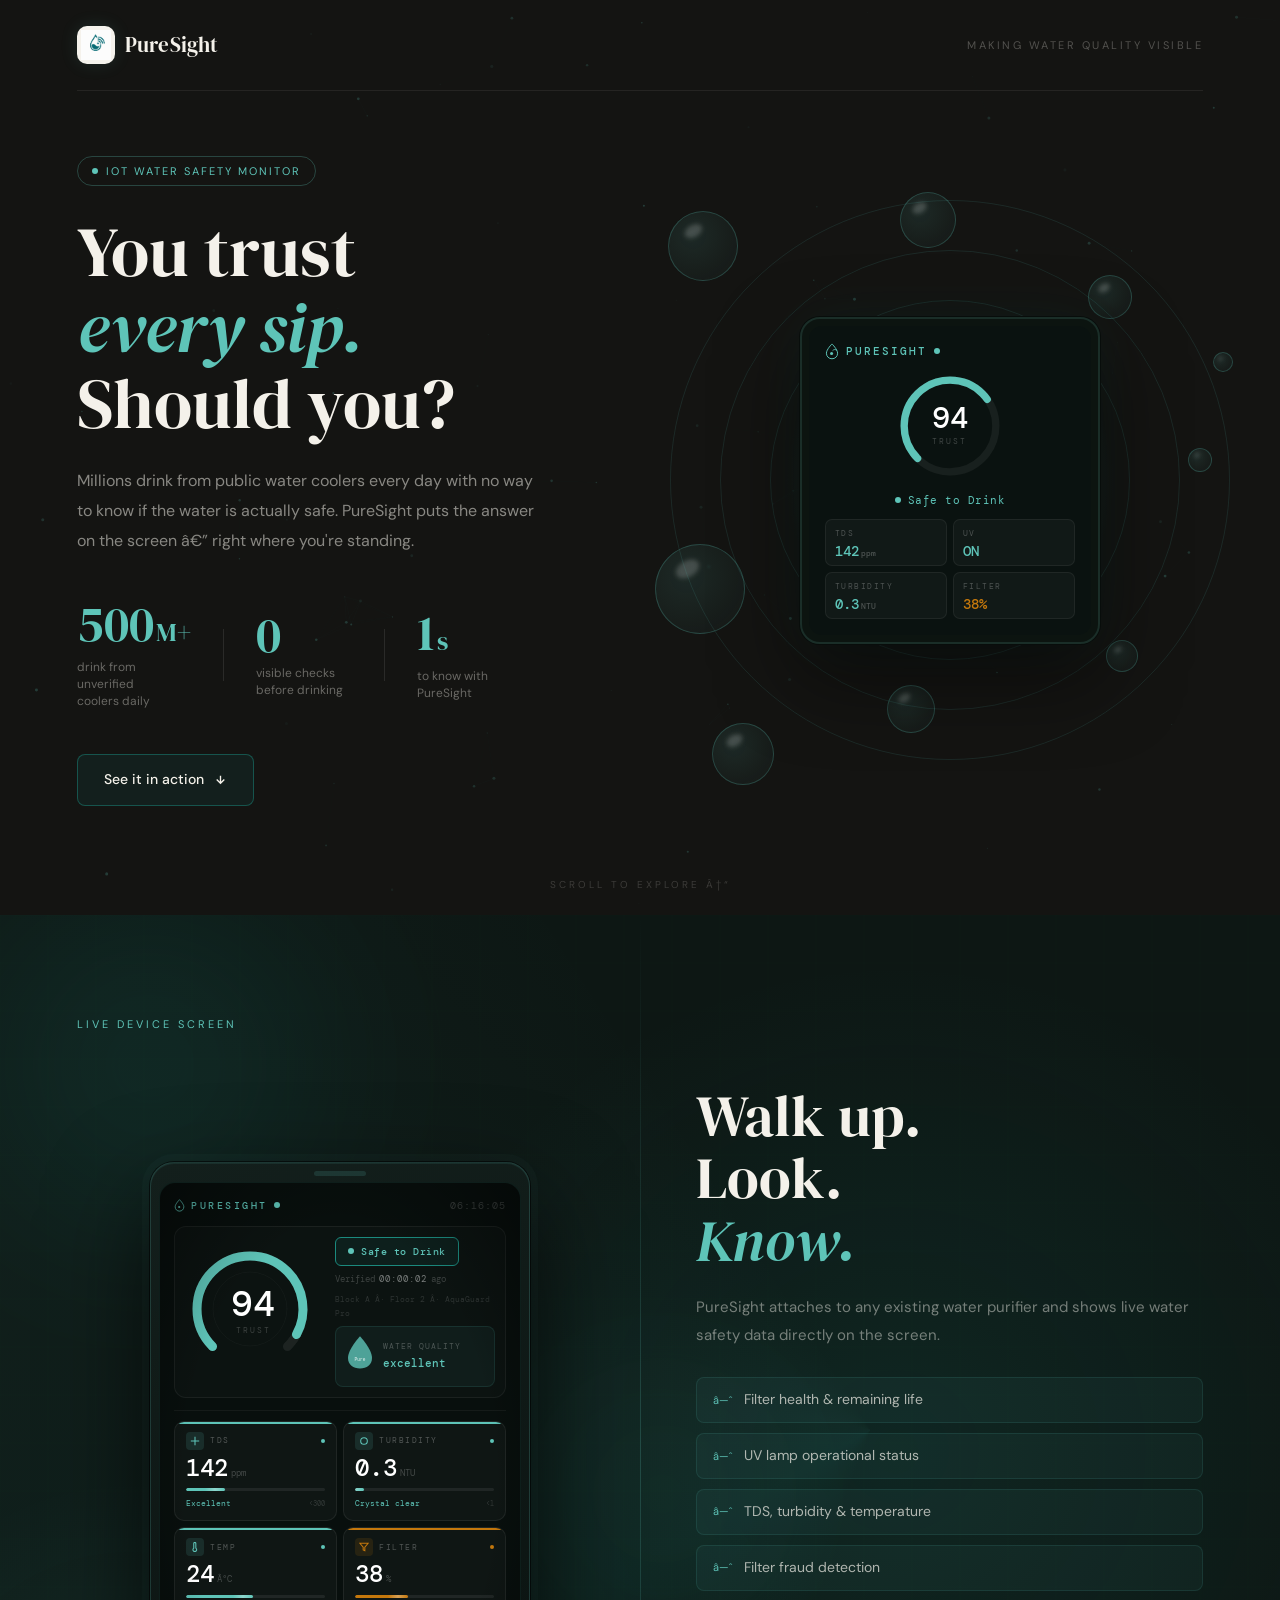
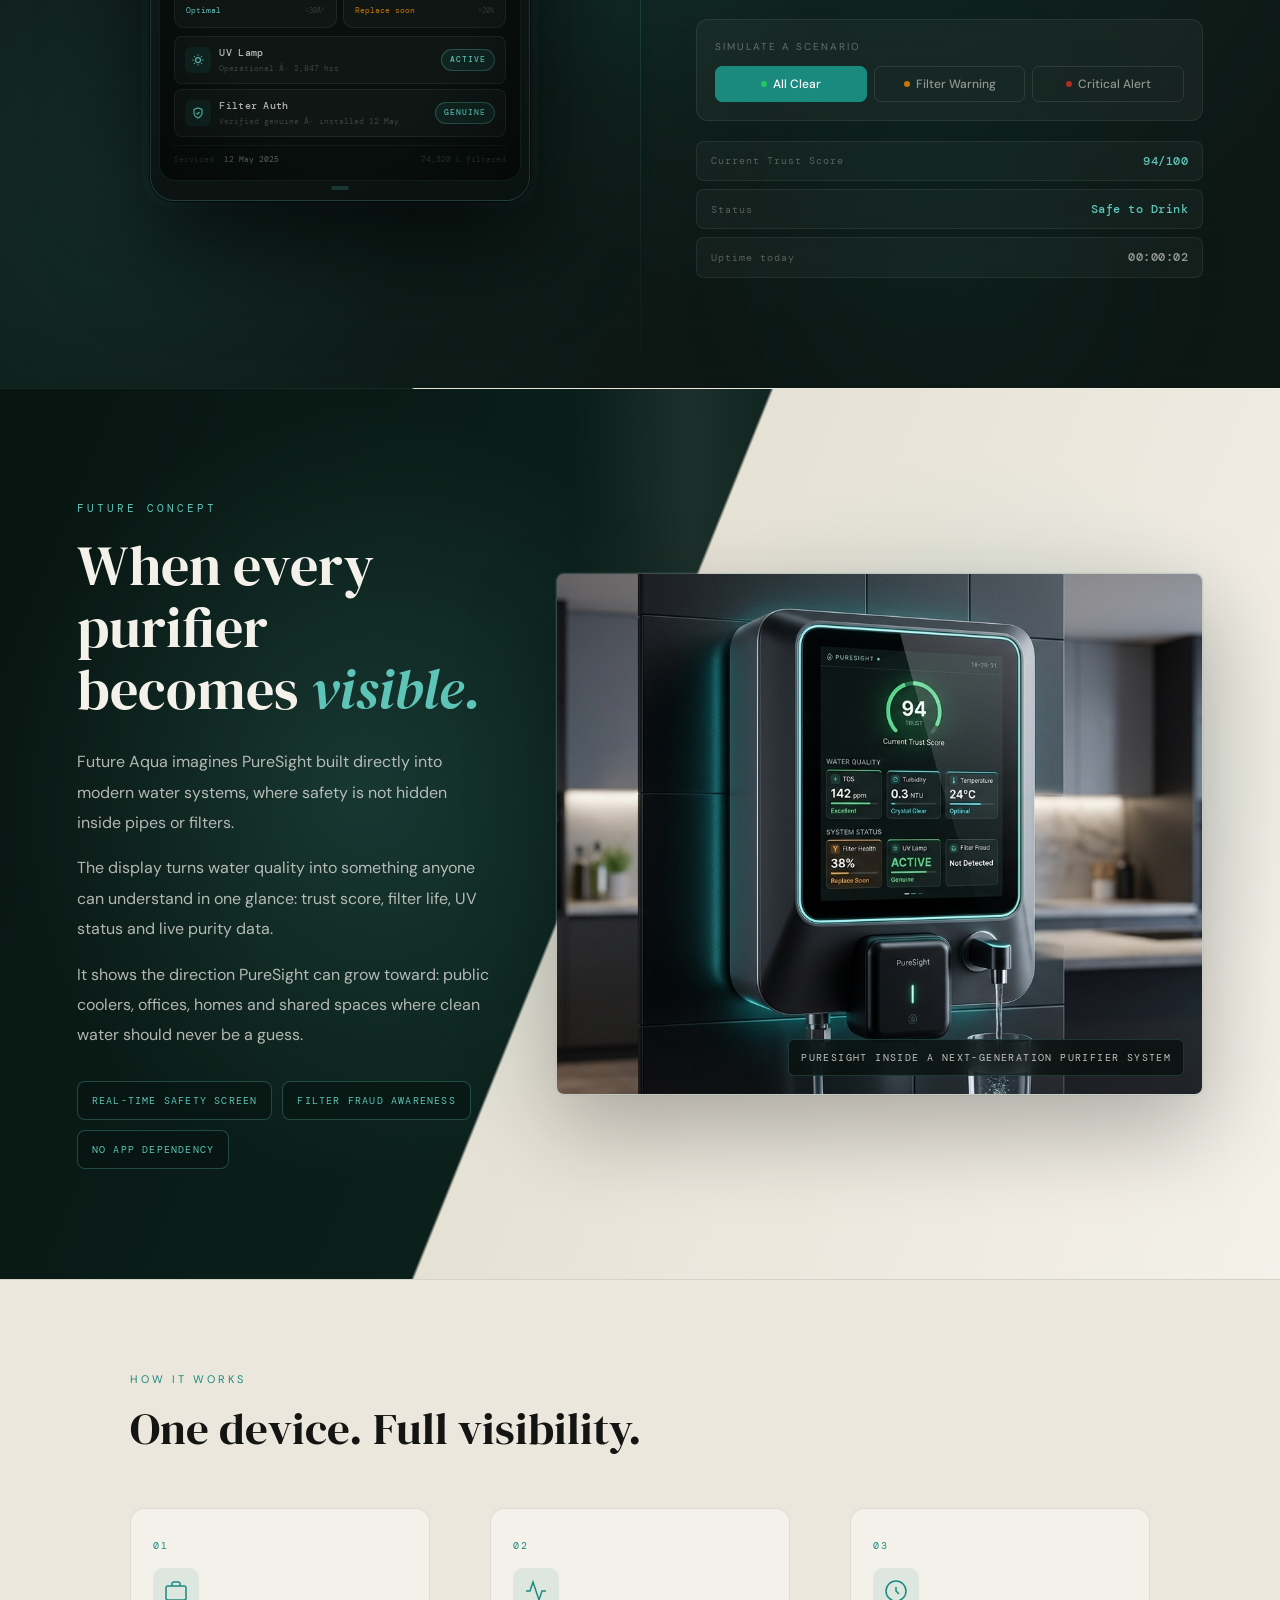
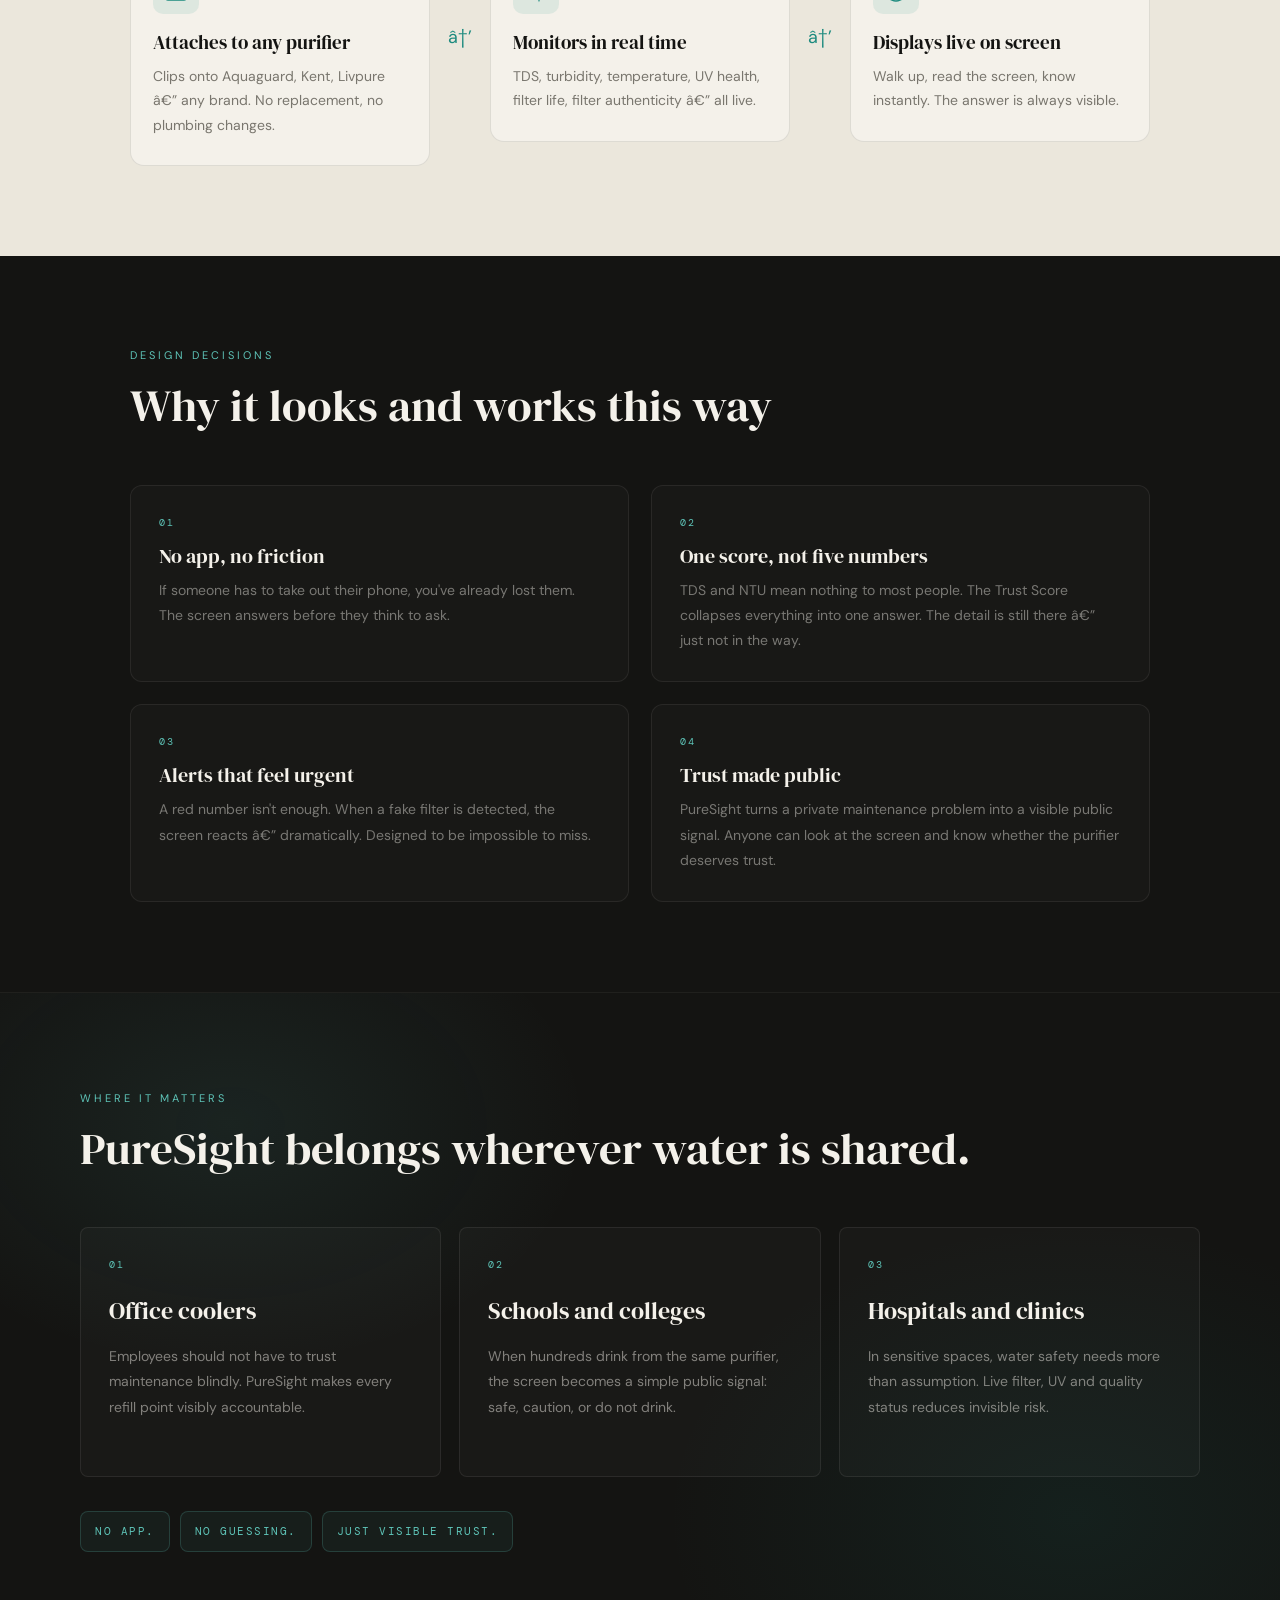
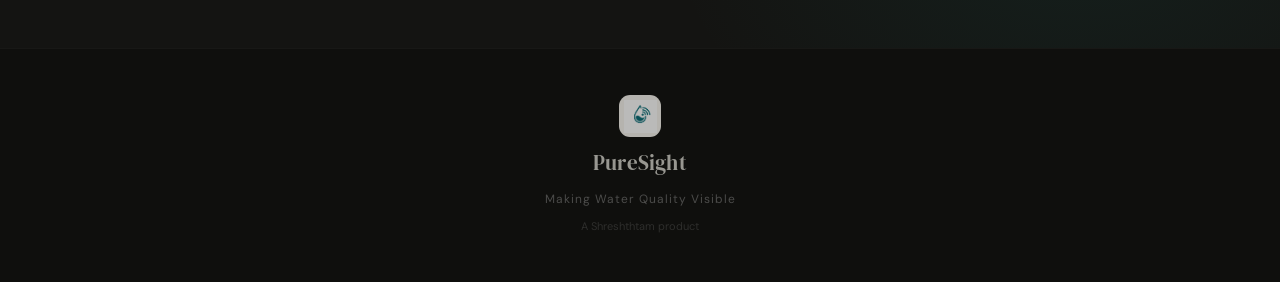
==== commit a40c6571: "Update index.html" ====
--- a/index.html
+++ b/index.html
@@ -3,7 +3,7 @@
 <head>
   <meta charset="UTF-8"/>
   <meta name="viewport" content="width=device-width, initial-scale=1.0"/>
-  <title>PureSight â€” Making Water Quality Visible</title>
+  <title>PureSight Making Water Quality Visible</title>
   <link rel="stylesheet" href="puresight.css"/>
   <link rel="preconnect" href="https://fonts.googleapis.com"/>
   <link rel="preconnect" href="https://fonts.gstatic.com" crossorigin/>
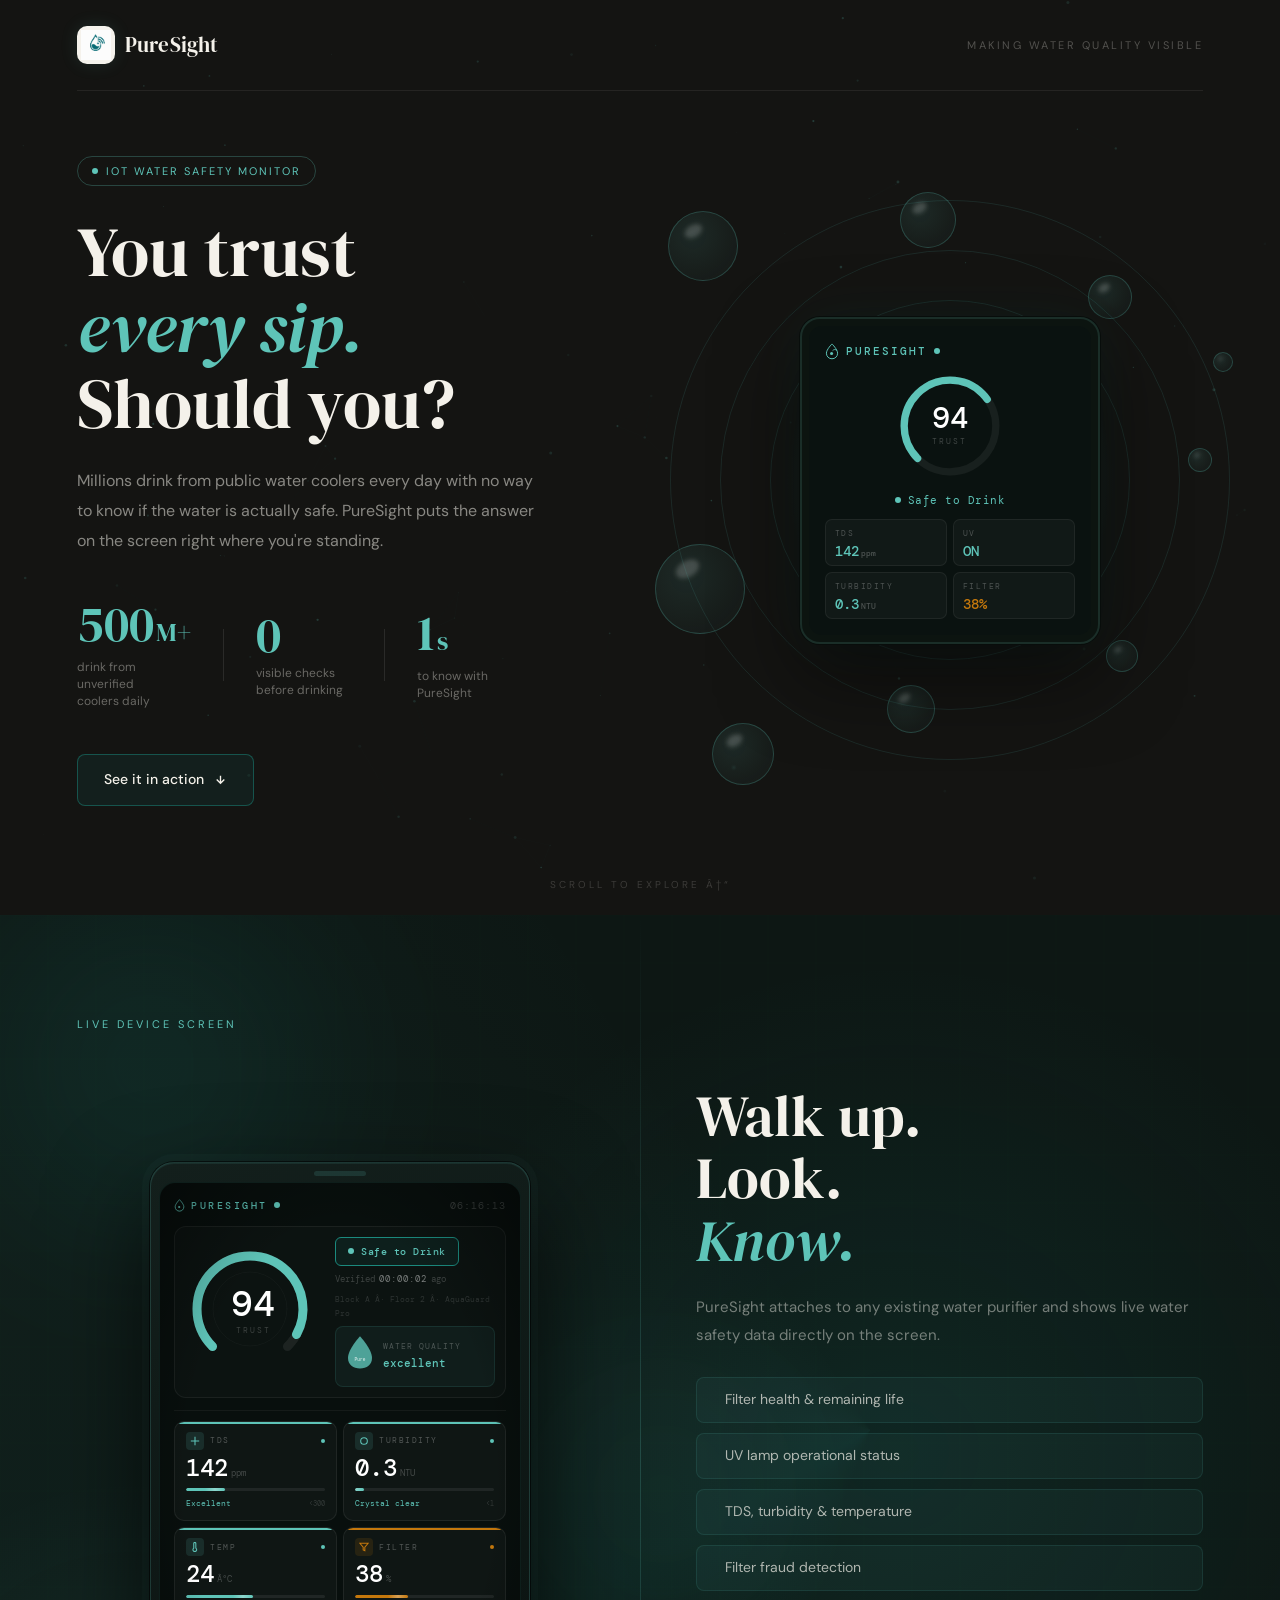
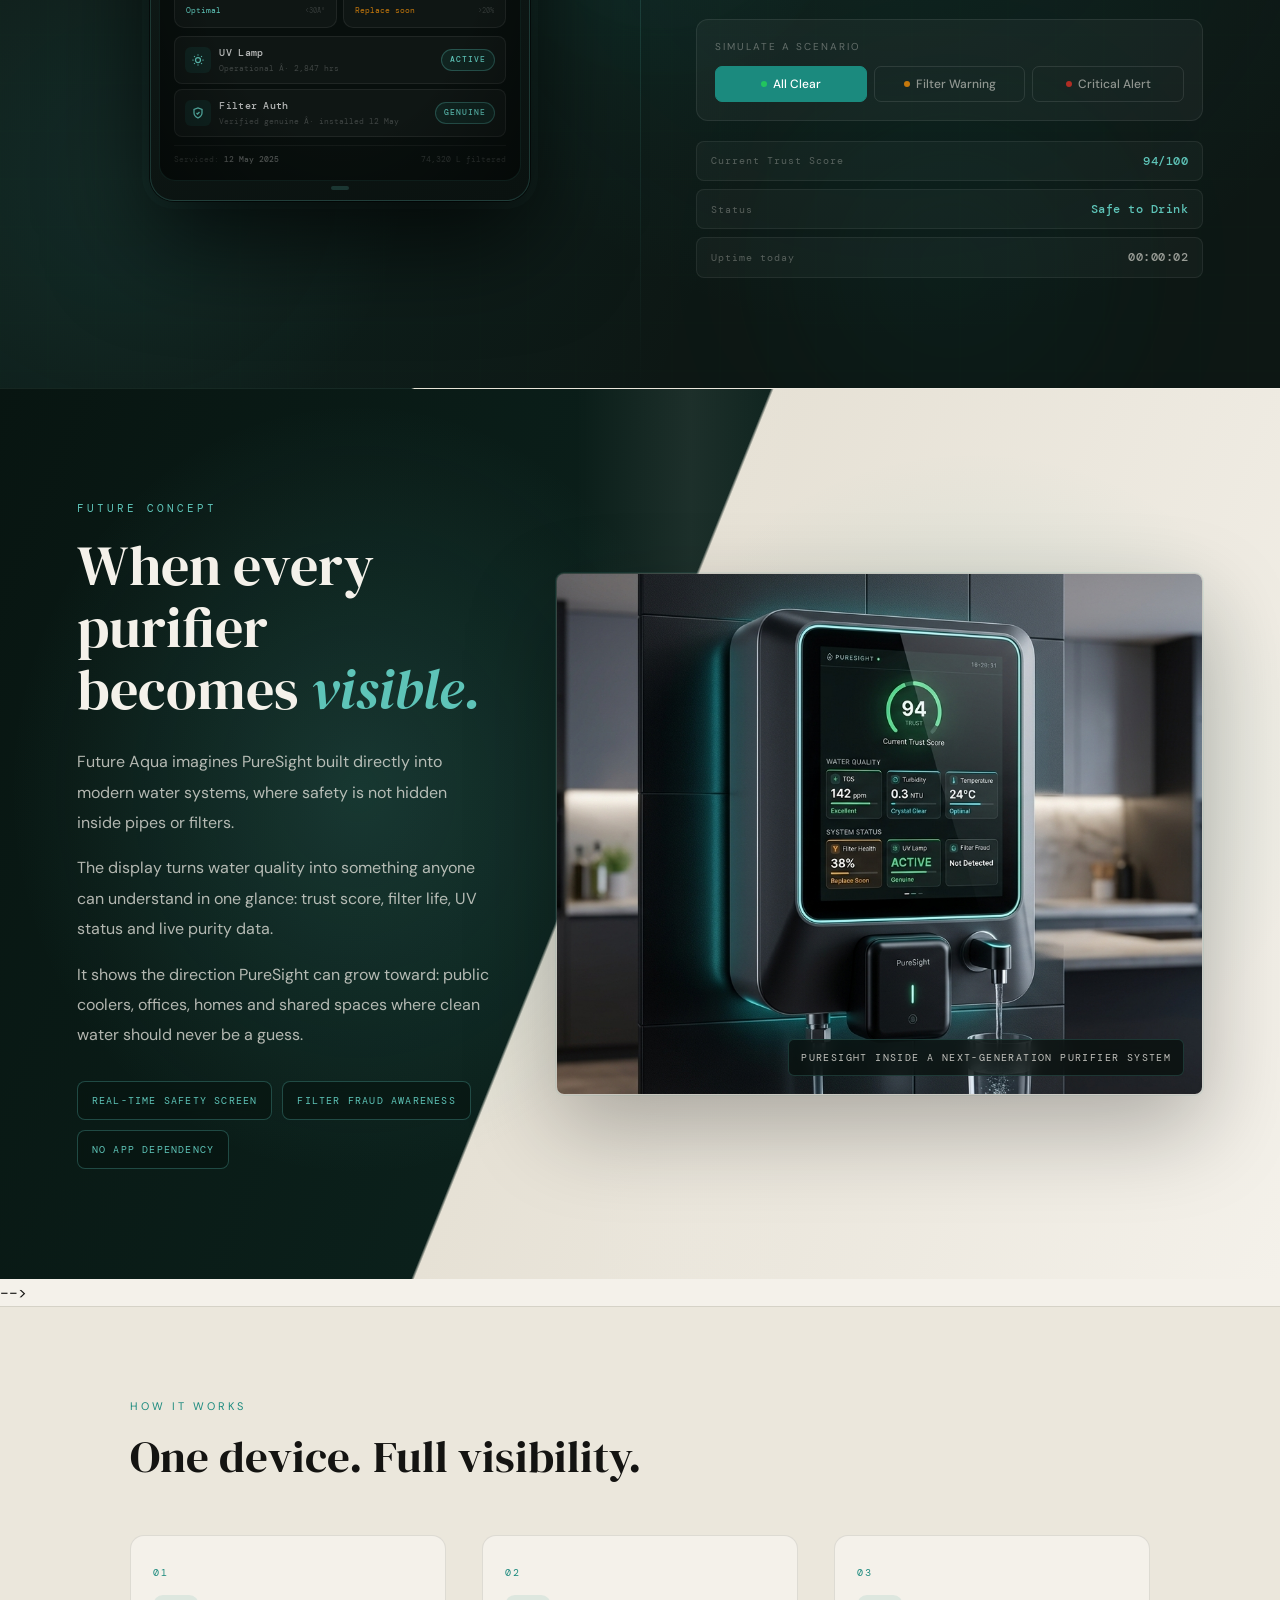
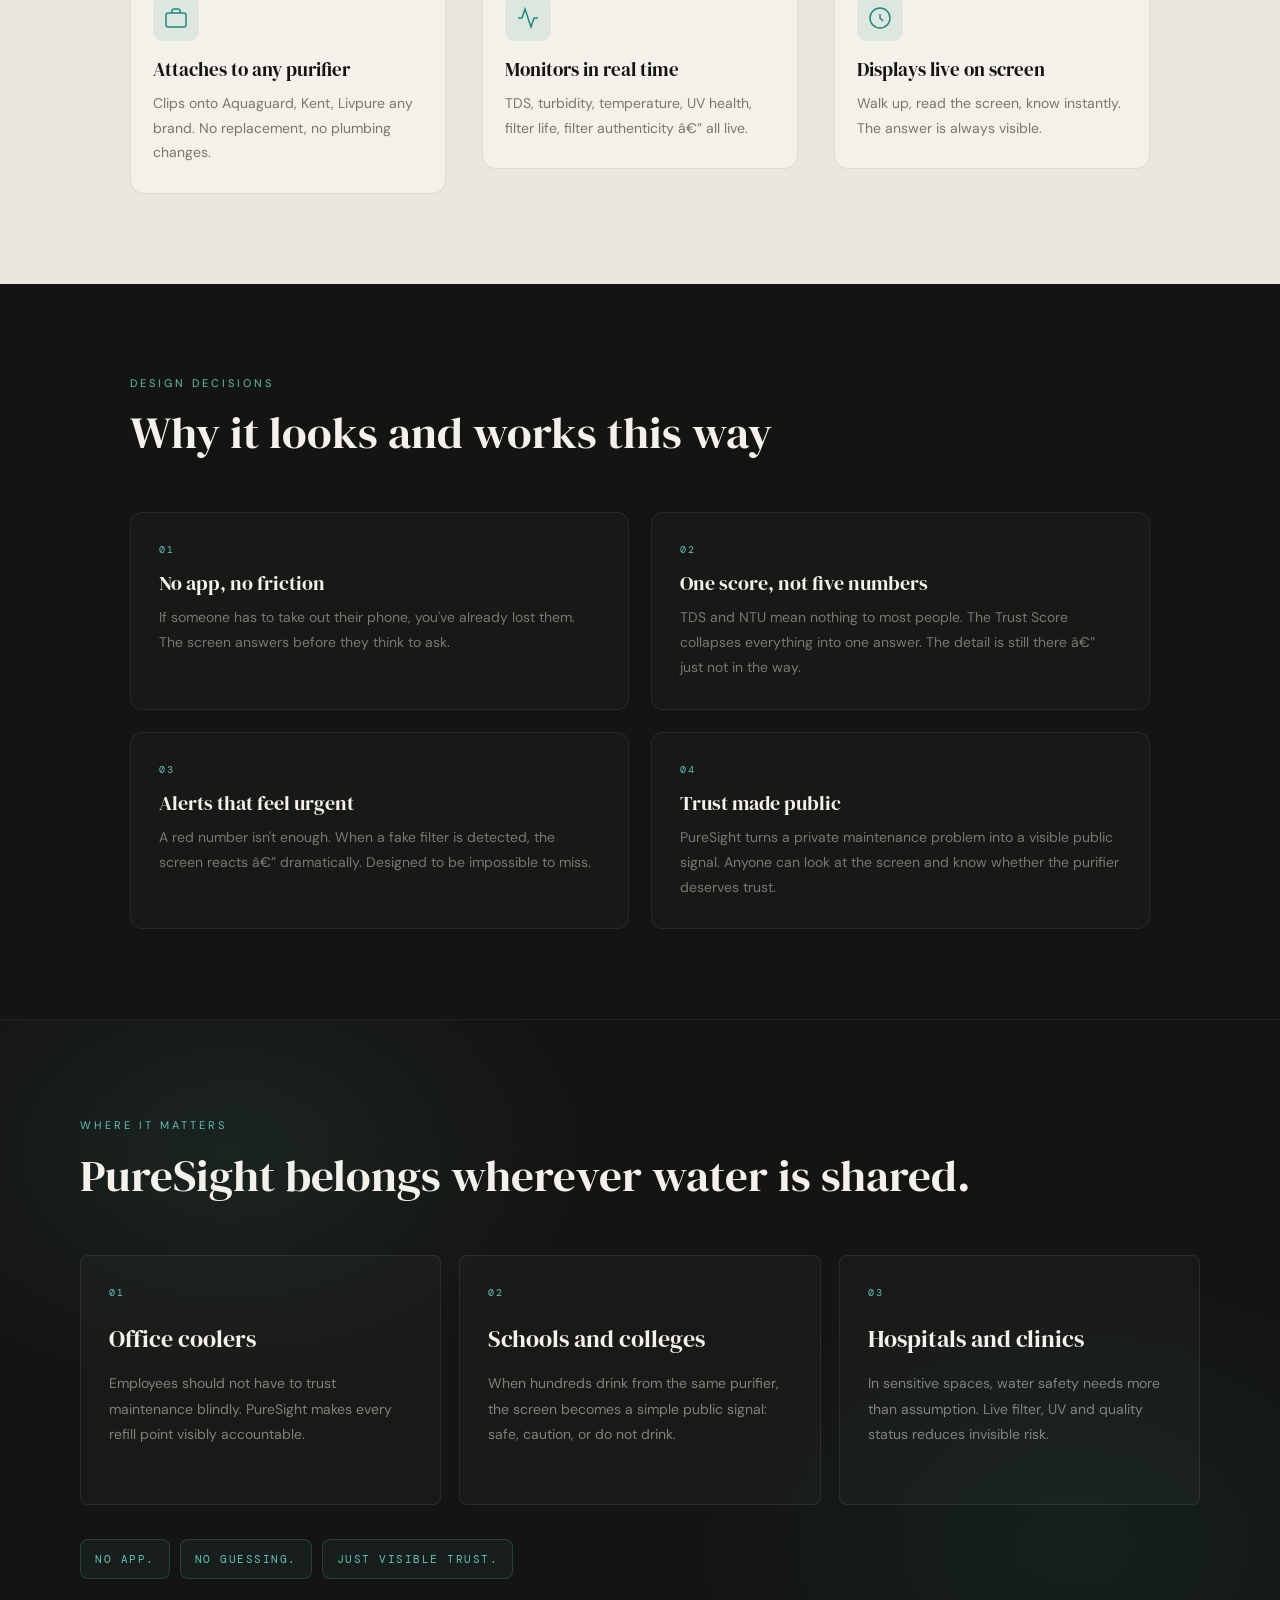
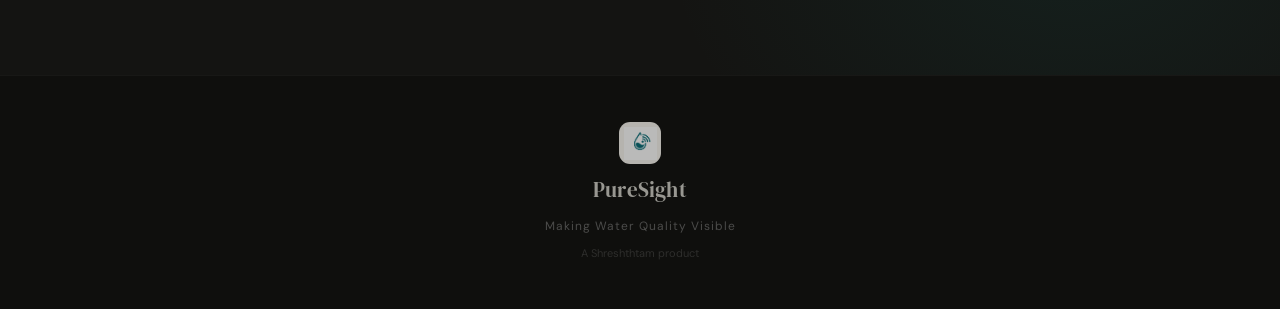
==== commit 5fb763ef: "Update index.html" ====
--- a/index.html
+++ b/index.html
@@ -40,7 +40,7 @@
       </h1>
       <p class="hero-p" id="hP">
         Millions drink from public water coolers every day with no way to know if the water is actually safe.
-        PureSight puts the answer on the screen â€” right where you're standing.
+        PureSight puts the answer on the screen right where you're standing.
       </p>
 
       <div class="hero-stats" id="hStats">
@@ -66,7 +66,7 @@
       </a>
     </div>
 
-    <!-- hero visual â€” device with bubble field -->
+    <!-- hero visual device with bubble field -->
     <div class="hero-visual" id="hVisual">
 
       <!-- floating bubbles around the device -->
@@ -325,10 +325,10 @@
         </p>
 
         <div class="feat-pills reveal">
-          <div class="fp"><span class="fp-ico">â—ˆ</span>Filter health &amp; remaining life</div>
-          <div class="fp"><span class="fp-ico">â—ˆ</span>UV lamp operational status</div>
-          <div class="fp"><span class="fp-ico">â—ˆ</span>TDS, turbidity &amp; temperature</div>
-          <div class="fp"><span class="fp-ico">â—ˆ</span>Filter fraud detection</div>
+          <div class="fp"><span class="fp-ico"></span>Filter health &amp; remaining life</div>
+          <div class="fp"><span class="fp-ico"></span>UV lamp operational status</div>
+          <div class="fp"><span class="fp-ico"></span>TDS, turbidity &amp; temperature</div>
+          <div class="fp"><span class="fp-ico"></span>Filter fraud detection</div>
         </div>
 
         <div class="ctrl reveal">
@@ -395,7 +395,7 @@
   </div>
 </section>
 
-<!-- â•â•â•â•â•â•â•â•â•â• HOW IT WORKS â•â•â•â•â•â•â•â•â•â• -->
+<!-- HOW IT WORKS--> -->
 <section class="how-sec" id="how">
   <div class="how-inner">
     <p class="eyebrow reveal">How it works</p>
@@ -407,9 +407,9 @@
           <svg width="24" height="24" viewBox="0 0 24 24" fill="none" stroke="currentColor" stroke-width="1.5"><rect x="2" y="7" width="20" height="14" rx="2"/><path d="M16 7V5a2 2 0 0 0-2-2h-4a2 2 0 0 0-2 2v2"/></svg>
         </div>
         <h3>Attaches to any purifier</h3>
-        <p>Clips onto Aquaguard, Kent, Livpure â€” any brand. No replacement, no plumbing changes.</p>
-      </div>
-      <div class="step-arr reveal">â†’</div>
+        <p>Clips onto Aquaguard, Kent, Livpure any brand. No replacement, no plumbing changes.</p>
+      </div>
+      <div class="step-arr reveal"></div>
       <div class="step reveal">
         <span class="step-n">02</span>
         <div class="step-ico">
@@ -418,7 +418,7 @@
         <h3>Monitors in real time</h3>
         <p>TDS, turbidity, temperature, UV health, filter life, filter authenticity â€” all live.</p>
       </div>
-      <div class="step-arr reveal">â†’</div>
+      <div class="step-arr reveal"></div>
       <div class="step reveal">
         <span class="step-n">03</span>
         <div class="step-ico">
@@ -431,7 +431,7 @@
   </div>
 </section>
 
-<!-- â•â•â•â•â•â•â•â•â•â• THINKING â•â•â•â•â•â•â•â•â•â• -->
+<!--  THINKING  -->
 <section class="think-sec" id="thinking">
   <div class="think-inner">
     <p class="eyebrow light reveal">Design decisions</p>
@@ -445,7 +445,7 @@
   </div>
 </section>
 
-<!-- â•â•â•â•â•â•â•â•â•â• USE CASES â•â•â•â•â•â•â•â•â•â• -->
+<!-- USE CASES -->
 <section class="places-sec" id="places">
   <div class="places-inner">
     <p class="eyebrow light reveal">Where it matters</p>
